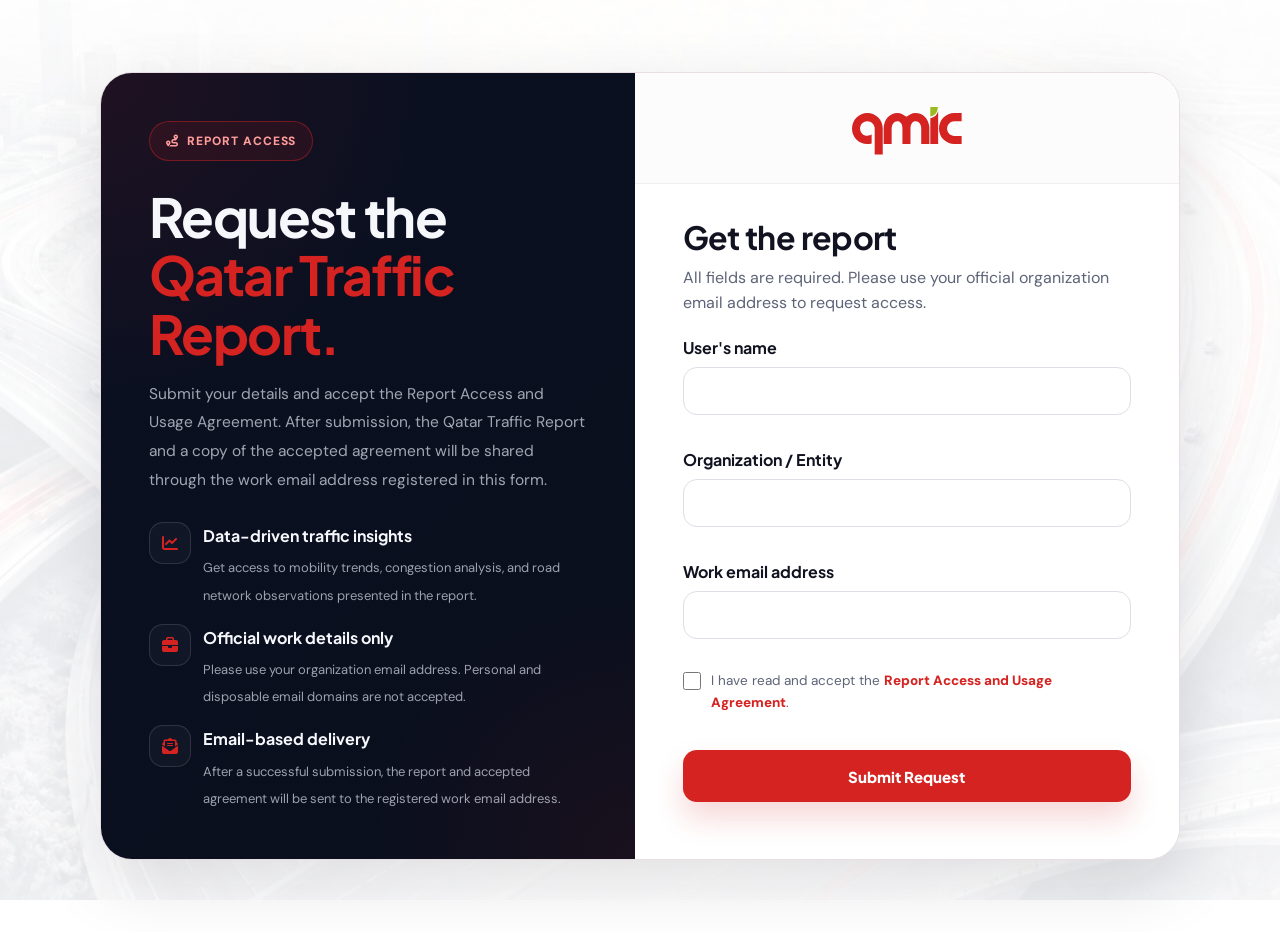
==== qtrrequest/index.html @ ad8b6542 "Add files via upload" ====
<!DOCTYPE html>
<html lang="en">
<head>
  <meta charset="UTF-8" />
  <meta name="viewport" content="width=device-width, initial-scale=1.0" />
  <title>Request Access — Qatar Traffic Report</title>
  <meta name="description" content="Request access to the Qatar Traffic Report." />
  <link rel="preconnect" href="https://fonts.googleapis.com" />
  <link rel="preconnect" href="https://fonts.gstatic.com" crossorigin />
  <link href="https://fonts.googleapis.com/css2?family=Plus+Jakarta+Sans:wght@400;500;600;700;800&family=DM+Sans:ital,opsz,wght@0,9..40,300;0,9..40,400;0,9..40,500&display=swap" rel="stylesheet" />
  <link rel="stylesheet" href="https://cdnjs.cloudflare.com/ajax/libs/font-awesome/6.5.2/css/all.min.css" />
  <link rel="stylesheet" href="assets/css/qtr-request.css" />
  <style>
    :root {
      --h: "Plus Jakarta Sans", sans-serif;
      --b: "DM Sans", sans-serif;
      --qtr-primary: #d42321;
      --qtr-primary-dark: #a81716;
      --qtr-primary-soft: #fff0ef;
      --qtr-text: #111320;
      --qtr-sub: #5d6477;
      --qtr-line: #e8dde2;
      --qtr-bg: #f7f7fa;
    }
    * { box-sizing: border-box; }
    body.request-page {
      margin: 0;
      background:
        linear-gradient(180deg, rgba(255,255,255,.55), rgba(255,255,255,.70)),
        url('assets/images/qtr-traffic-bg.png') center center / cover fixed no-repeat;
      color: var(--qtr-text);
      font-family: var(--b);
    }
    .request-shell { min-height: 100vh; margin-top: 0; padding: 72px 24px; display: flex; align-items: center; justify-content: center; }
    .request-card { width: min(1080px, 100%); display: grid; grid-template-columns: minmax(0, 1fr) minmax(380px, 1.02fr); gap: 0; background: #fff; border: 1px solid var(--qtr-line); border-radius: 32px; overflow: hidden; box-shadow: 0 24px 70px rgba(15,18,33,.12); }
    .request-info {
      padding: 48px;
      color: #fff;
      position: relative;
      overflow: hidden;
      background: linear-gradient(135deg, #0b1022 0%, #0a0f1d 100%);
    }
    .request-info::before { content: ''; position: absolute; inset: 0; background: radial-gradient(circle at top left, rgba(212,35,33,.10), transparent 34%), radial-gradient(circle at bottom right, rgba(212,35,33,.08), transparent 28%); pointer-events: none; }
    .request-info > * { position: relative; z-index: 1; }
    .request-pill { display: inline-flex; align-items: center; gap: 8px; padding: 9px 16px; border-radius: 999px; background: rgba(212,35,33,.10); color: #ff9d9c; border: 1px solid rgba(212,35,33,.45); font-size: 12px; font-weight: 800; text-transform: uppercase; letter-spacing: .08em; margin-bottom: 26px; }
    .request-info h1 { font-family: var(--h); font-size: clamp(34px, 4.2vw, 56px); line-height: 1.08; letter-spacing: -.03em; margin: 0 0 18px; max-width: 520px; color: #f5f7fb; }
    .request-info h1 span { color: var(--qtr-primary); display: inline; }
    .request-info p { color: rgba(213,218,230,.74); line-height: 1.85; margin: 0 0 24px; max-width: 520px; font-size: 15.5px; }
    .request-benefits { display: grid; gap: 16px; margin-top: 28px; max-width: 560px; }
    .request-benefits div { display: grid; grid-template-columns: 42px 1fr; gap: 12px; align-items: start; }
    .request-benefits i { color: var(--qtr-primary); width: 42px; height: 42px; display: inline-flex; align-items: center; justify-content: center; border-radius: 14px; background: rgba(255,255,255,.03); border: 1px solid rgba(255,255,255,.12); }
    .request-benefits strong { display: block; color: #f5f7fb; font-family: var(--h); margin-bottom: 4px; }
    .request-benefits small { color: rgba(213,218,230,.72); line-height: 1.6; font-size: 13px; }
    .request-form-wrap { padding: 0; background: #fff; }
    .form-header { background: #FCFCFC; padding: 34px 48px 28px; text-align: center; border-bottom: 1px solid #f1eef0; }
    .form-logo { display: block; width: 110px; height: auto; margin: 0 auto; }
    .form-body { padding: 34px 48px 40px; }
    .request-form-wrap h2 { font-family: var(--h); font-size: 32px; line-height: 1.2; margin: 0 0 10px; color: var(--qtr-text); letter-spacing: -.02em; }
    .form-note { color: var(--qtr-sub); line-height: 1.55; margin-bottom: 18px; }
    .form-group { margin-bottom: 12px; }
    .form-group label { display: block; font-family: var(--h); font-weight: 700; color: var(--qtr-text); margin-bottom: 6px; }
    .form-group input { width: 100%; min-height: 48px; border: 1px solid #dddfe7; border-radius: 14px; padding: 0 16px; font: inherit; color: var(--qtr-text); background: #fff; outline: none; transition: border-color .18s, box-shadow .18s; }
    .form-group input:focus { border-color: var(--qtr-primary); box-shadow: 0 0 0 4px rgba(212,35,33,.10); }
    .terms-group { margin: 0 0 14px; }
    .terms-label { display: grid; grid-template-columns: 18px 1fr; gap: 10px; align-items: start; color: var(--qtr-sub); font-size: 13.5px; line-height: 1.6; }
    .terms-label input { width: 18px; height: 18px; margin-top: 2px; accent-color: var(--qtr-primary); }
    .terms-label a { color: var(--qtr-primary); font-weight: 800; text-decoration: none; }
    .terms-label a:hover { text-decoration: underline; }
    .field-error { color: #b42318; font-size: 13px; margin-top: 4px; min-height: 15px; }
    .global-error { display: none; padding: 12px 14px; border-radius: 14px; color: #7a1e16; background: #fff2f0; border: 1px solid #ffd2cc; margin-bottom: 18px; line-height: 1.55; }
    .global-error.show { display: block; }
    .btn { appearance: none; display: inline-flex; align-items: center; justify-content: center; gap: 8px; min-height: 52px; padding: 0 20px; border-radius: 14px; font-family: var(--h); font-size: 15px; font-weight: 800; text-decoration: none; transition: .2s ease; }
    .btn-primary { background: var(--qtr-primary); color: #fff; box-shadow: 0 16px 30px rgba(212,35,33,.18); }
    .btn-primary:hover { background: var(--qtr-primary-dark); color: #fff; }
    .btn-secondary { background: #fff; color: var(--qtr-primary); border: 1px solid rgba(212,35,33,.22); }
    .btn-secondary:hover { background: var(--qtr-primary-soft); color: var(--qtr-primary-dark); }
    .request-submit { width: 100%; border: 0; cursor: pointer; margin-top: 4px; }
    .request-submit:disabled { opacity: .7; cursor: not-allowed; }
    .privacy-line { font-size: 12.5px; color: #6b7188; line-height: 1.5; margin-top: 12px; }
    @media (max-width: 920px) {
      .request-shell { padding: 32px 16px; align-items: flex-start; }
      .request-card { display: block; max-width: 620px; }
      .request-info { display: none; }
      .form-header { padding: 28px 30px 24px; } .form-body { padding: 30px; }
    }
    @media (max-width: 560px) {
      .request-shell { padding: 24px 14px; }
      .form-header { padding: 24px 20px 20px; } .form-body { padding: 24px 20px; }
    }
  </style>
</head>
<body class="request-page">
<main class="request-shell">
  <section class="request-card">
    <div class="request-info">
      <div class="request-pill"><i class="fa-solid fa-route"></i> Report Access</div>
      <h1>Request the <span>Qatar Traffic Report.</span></h1>
      <p>Submit your details and accept the Report Access and Usage Agreement. After submission, the Qatar Traffic Report and a copy of the accepted agreement will be shared through the work email address registered in this form.</p>
      <div class="request-benefits">
        <div><i class="fa-solid fa-chart-line"></i><span><strong>Data-driven traffic insights</strong><small>Get access to mobility trends, congestion analysis, and road network observations presented in the report.</small></span></div>
        <div><i class="fa-solid fa-briefcase"></i><span><strong>Official work details only</strong><small>Please use your organization email address. Personal and disposable email domains are not accepted.</small></span></div>
        <div><i class="fa-solid fa-envelope-open-text"></i><span><strong>Email-based delivery</strong><small>After a successful submission, the report and accepted agreement will be sent to the registered work email address.</small></span></div>
      </div>
    </div>

    <div class="request-form-wrap">
      <div class="form-header">
        <img class="form-logo" src="assets/images/qmic-logo.svg" alt="QMIC logo" />
      </div>
      <div class="form-body">
        <h2>Get the report</h2>
        <p class="form-note">All fields are required. Please use your official organization email address to request access.</p>
        <div class="global-error" id="globalError"></div>
        <form id="requestForm" action="https://api.web3forms.com/submit" method="POST" novalidate>
        <input type="hidden" name="access_key" value="1b2ba46c-eeff-48ce-ac63-16761f4490c6" />
        <input type="hidden" name="subject" value="Qatar Traffic Report Request Submitted" />
        <input type="hidden" name="from_name" value="Qatar Traffic Report Website" />
        <input type="hidden" name="redirect" id="nextUrl" value="" />
        <input type="hidden" name="Client Submitted Information" value="Report request submitted by the client. The report and accepted agreement should be sent to the registered work email address." />

        <div class="form-group">
          <label for="name">User's name</label>
          <input id="name" name="User name" type="text" autocomplete="name" required />
          <div class="field-error" id="nameError"></div>
        </div>

        <div class="form-group">
          <label for="organization">Organization / Entity</label>
          <input id="organization" name="Organization / Entity" type="text" autocomplete="organization" required />
          <div class="field-error" id="organizationError"></div>
        </div>

        <div class="form-group">
          <label for="email">Work email address</label>
          <input id="email" name="Work email address" type="email" autocomplete="email" inputmode="email" required />
          <div class="field-error" id="emailError"></div>
        </div>

        <div class="terms-group">
          <label class="terms-label" for="terms">
            <input id="terms" name="Terms and conditions" type="checkbox" value="Accepted" required />
            <span>I have read and accept the <a href="terms-and-conditions.html" target="_blank" rel="noopener">Report Access and Usage Agreement</a>.</span>
          </label>
          <div class="field-error" id="termsError"></div>
        </div>

        <input type="hidden" name="Submitted date/time" id="submittedAt" value="" />

        <button class="btn btn-primary request-submit" type="submit">Submit Request</button>
        </form>
      </div>
    </div>
  </section>
</main>

<script>
const bannedDomains = new Set([
  "126.com",
  "139.com",
  "163.com",
  "1und1.de",
  "21cn.com",
  "aapt.net.au",
  "absamail.co.za",
  "airmail.cc",
  "alice.it",
  "aol.com",
  "arabianlinks.com",
  "arabs.com",
  "arcor.de",
  "au.com",
  "bbox.fr",
  "bell.net",
  "bigmir.net",
  "bigpond.com",
  "bk.ru",
  "blueyonder.co.uk",
  "bol.com.br",
  "bouyguestelecom.fr",
  "btinternet.com",
  "centrum.cz",
  "citromail.hu",
  "club-internet.fr",
  "cock.li",
  "cogeco.ca",
  "dataone.in",
  "daum.net",
  "discard.email",
  "dispostable.com",
  "docomo.ne.jp",
  "dodo.com.au",
  "eastlink.ca",
  "email.com",
  "email.cz",
  "email.it",
  "emirates.net.ae",
  "ezweb.ne.jp",
  "fakeinbox.com",
  "fastmail.com",
  "fastmail.fm",
  "fastweb.it",
  "filzmail.com",
  "foxmail.com",
  "free.fr",
  "freemail.hu",
  "freenet.de",
  "freeserve.co.uk",
  "fsnet.co.uk",
  "getnada.com",
  "globo.com",
  "gmail.com",
  "gmx.at",
  "gmx.com",
  "gmx.de",
  "gmx.net",
  "gmx.org",
  "gmx.us",
  "googlemail.com",
  "guerrillamail.com",
  "hanmail.net",
  "hotmail.ca",
  "hotmail.co.in",
  "hotmail.co.uk",
  "hotmail.com",
  "hotmail.com.ar",
  "hotmail.com.au",
  "hotmail.com.mx",
  "hotmail.de",
  "hotmail.es",
  "hotmail.fr",
  "hotmail.it",
  "hushmail.com",
  "i.softbank.jp",
  "i.ua",
  "icloud.com",
  "ig.com.br",
  "iinet.net.au",
  "in.com",
  "inbox.com",
  "inbox.ru",
  "indiatimes.com",
  "infinito.it",
  "interia.pl",
  "internode.on.net",
  "inwind.it",
  "iol.it",
  "jazztel.es",
  "kakao.com",
  "korea.com",
  "lantic.net",
  "laposte.net",
  "libero.it",
  "lineone.net",
  "list.ru",
  "live.co.uk",
  "live.com",
  "live.com.mx",
  "live.de",
  "live.fr",
  "live.it",
  "mac.com",
  "mail.com",
  "mail.ru",
  "mailbox.org",
  "maildrop.cc",
  "mailexpire.com",
  "mailfence.com",
  "mailinator.com",
  "mailnull.com",
  "maktoob.com",
  "me.com",
  "meta.ua",
  "msn.com",
  "mweb.co.za",
  "mytrashmail.com",
  "nate.com",
  "naver.com",
  "neuf.fr",
  "ntlworld.com",
  "numericable.fr",
  "o2.pl",
  "o2online.de",
  "onet.pl",
  "online.de",
  "onliner.by",
  "ono.com",
  "optusnet.com.au",
  "orange.es",
  "orange.fr",
  "orange.net",
  "outlook.com",
  "outlook.de",
  "outlook.fr",
  "pm.me",
  "polka.co.za",
  "post.cz",
  "poste.it",
  "posteo.de",
  "proton.me",
  "protonmail.ch",
  "protonmail.com",
  "qq.com",
  "r7.com",
  "rambler.ru",
  "rediffmail.com",
  "rocketmail.com",
  "rogers.com",
  "runbox.com",
  "seznam.cz",
  "sfr.fr",
  "sharklasers.com",
  "shaw.ca",
  "sify.com",
  "sina.cn",
  "sina.com",
  "sky.com",
  "softbank.ne.jp",
  "sohu.com",
  "spam.la",
  "spam4.me",
  "spamfree24.org",
  "spamgourmet.com",
  "spamhereplease.com",
  "startmail.com",
  "supanet.com",
  "supereva.it",
  "sympatico.ca",
  "t-online.de",
  "talktalk.net",
  "telefonica.net",
  "telkomsa.net",
  "telus.net",
  "tempmail.com",
  "terra.com.br",
  "terra.es",
  "throwam.com",
  "tin.it",
  "tiscali.co.uk",
  "tiscali.it",
  "tlen.pl",
  "tom.com",
  "tpg.com.au",
  "trashmail.at",
  "trashmail.com",
  "trashmail.io",
  "tut.by",
  "tuta.io",
  "tutamail.com",
  "tutanota.com",
  "tutanota.de",
  "ukr.net",
  "uol.com.br",
  "videotron.ca",
  "vip.163.com",
  "vip.qq.com",
  "vip.sina.com",
  "virgilio.it",
  "virgin.net",
  "virginmedia.com",
  "vodafone.de",
  "vodamail.co.za",
  "vsnl.net",
  "wanadoo.co.uk",
  "wanadoo.fr",
  "web.de",
  "webmail.co.za",
  "westnet.com.au",
  "wp.pl",
  "ya.com",
  "yahoo.ca",
  "yahoo.co.in",
  "yahoo.co.jp",
  "yahoo.co.uk",
  "yahoo.co.za",
  "yahoo.com",
  "yahoo.com.ar",
  "yahoo.com.au",
  "yahoo.com.co",
  "yahoo.com.eg",
  "yahoo.com.hk",
  "yahoo.com.mx",
  "yahoo.com.my",
  "yahoo.com.ph",
  "yahoo.com.sg",
  "yahoo.com.tw",
  "yahoo.com.vn",
  "yahoo.de",
  "yahoo.es",
  "yahoo.fr",
  "yahoo.it",
  "yandex.by",
  "yandex.com",
  "yandex.kz",
  "yandex.ru",
  "yandex.ua",
  "yeah.net",
  "ymail.com",
  "yopmail.com",
  "zoho.com"
]);
const form = document.getElementById('requestForm');
const fields = {
  name: document.getElementById('name'),
  organization: document.getElementById('organization'),
  email: document.getElementById('email'),
  terms: document.getElementById('terms')
};
const errors = {
  name: document.getElementById('nameError'),
  organization: document.getElementById('organizationError'),
  email: document.getElementById('emailError'),
  terms: document.getElementById('termsError')
};
const globalError = document.getElementById('globalError');
const emailRegex = /^[^\s@]+@[^\s@]+\.[^\s@]+$/;

function clearErrors() {
  globalError.classList.remove('show');
  globalError.textContent = '';
  Object.values(errors).forEach(el => el.textContent = '');
}

function getDomain(email) {
  return email.trim().toLowerCase().split('@').pop().replace(/\.$/, '');
}

function isBlockedDomain(domain) {
  if (!domain) return true;
  if (bannedDomains.has(domain)) return true;
  for (const blocked of bannedDomains) {
    if (domain.endsWith('.' + blocked)) return true;
  }
  return false;
}

function validateForm() {
  clearErrors();
  let valid = true;

  if (!fields.name.value.trim()) {
    errors.name.textContent = 'User name is required.';
    valid = false;
  }

  if (!fields.organization.value.trim()) {
    errors.organization.textContent = 'Organization / Entity is required.';
    valid = false;
  }

  const email = fields.email.value.trim();
  const domain = getDomain(email);
  if (!email) {
    errors.email.textContent = 'Work email address is required.';
    valid = false;
  } else if (!emailRegex.test(email)) {
    errors.email.textContent = 'Please enter a valid email address.';
    valid = false;
  } else if (isBlockedDomain(domain)) {
    errors.email.textContent = 'Please use an official work email address. Personal, ISP, and disposable email domains are not accepted.';
    valid = false;
  }

  if (!fields.terms.checked) {
    errors.terms.textContent = 'Please accept the terms and conditions to submit the request.';
    valid = false;
  }

  if (!valid) {
    globalError.textContent = 'Please complete all required fields, use a valid work email address, and accept the terms and conditions.';
    globalError.classList.add('show');
  }

  return valid;
}

form.addEventListener('submit', async function(e) {
  e.preventDefault();

  if (!validateForm()) {
    return;
  }

  const submitBtn = form.querySelector('button[type="submit"]');
  const originalText = submitBtn.textContent;

  const now = new Date();
  document.getElementById('submittedAt').value = now.toLocaleString();
  document.getElementById('nextUrl').value = new URL('thank-you.html', window.location.href).href;

  const formData = new FormData(form);
  formData.set('access_key', '1b2ba46c-eeff-48ce-ac63-16761f4490c6');

  submitBtn.textContent = 'Sending...';
  submitBtn.disabled = true;

  try {
    const response = await fetch('https://api.web3forms.com/submit', {
      method: 'POST',
      body: formData
    });

    const data = await response.json();

    if (response.ok && data.success) {
      window.location.href = 'thank-you.html';
    } else {
      globalError.textContent = data.message || 'Submission failed. Please try again.';
      globalError.classList.add('show');
    }
  } catch (error) {
    globalError.textContent = 'Something went wrong. Please check your connection and try again.';
    globalError.classList.add('show');
  } finally {
    submitBtn.textContent = originalText;
    submitBtn.disabled = false;
  }
});
</script>
</body>
</html>
---- qtrrequest/assets/css/qtr-request.css ----
:root {
  --green: #64b82e;
  --green-dark: #2f7d32;
  --green-soft: rgba(100, 184, 46, .12);
  --green-border: rgba(100, 184, 46, .28);
  --red: #D42321;
  --red-hover: #b81e1c;
  --red-soft: rgba(212, 35, 33, .09);
  --red-border: rgba(212, 35, 33, .22);
  --l-bg: #ffffff;
  --l-alt: #f7f8fc;
  --l-card: #ffffff;
  --l-border: #e8eaf0;
  --l-text: #0f1221;
  --l-sub: #4a5068;
  --l-muted: #8b90a7;
  --d-bg: #10131d;
  --d-alt: #151922;
  --d-card: #1d2230;
  --d-border: rgba(255, 255, 255, .09);
  --d-text: #f0f1f7;
  --d-sub: rgba(240, 241, 247, .68);
  --d-muted: rgba(240, 241, 247, .42);
  --h: 'Plus Jakarta Sans', sans-serif;
  --b: 'DM Sans', sans-serif;
  --r-md: 14px;
  --r-lg: 22px;
  --r-xl: 32px;
  --shadow-sm: 0 1px 3px rgba(15, 18, 33, .06), 0 1px 2px rgba(15, 18, 33, .04);
  --shadow-md: 0 8px 24px rgba(15, 18, 33, .08);
  --shadow-lg: 0 24px 70px rgba(15, 18, 33, .14);
}

*, *::before, *::after { box-sizing: border-box; margin: 0; padding: 0; }
html { scroll-behavior: smooth; overflow-x: hidden; }
body { font-family: var(--b); font-size: 16px; line-height: 1.7; color: var(--l-text); background: var(--l-bg); -webkit-font-smoothing: antialiased; overflow-x: hidden; }
img { max-width: 100%; display: block; }
a { color: inherit; }

.site-nav, nav { position: fixed; inset: 0 0 auto; z-index: 200; height: 70px; background: rgba(255, 255, 255, .92); border-bottom: 1px solid var(--l-border); backdrop-filter: blur(16px); }
.nav-inner { max-width: 1180px; margin: 0 auto; height: 100%; padding: 0 40px; display: flex; align-items: center; justify-content: space-between; position: relative; }
.nav-brand { display: flex; align-items: center; text-decoration: none; }
.nav-logo-svg { height: 36px; width: auto; }
.nav-links { position: absolute; left: 50%; transform: translateX(-50%); display: flex; gap: 26px; list-style: none; align-items: center; }
.nav-links a { font-size: 14px; font-weight: 500; color: var(--l-sub); text-decoration: none; transition: color .18s; }
.nav-links a:hover { color: var(--green-dark); }
.nav-links-right { display: flex; align-items: center; gap: 14px; margin-left: auto; }
.nav-cta { font-family: var(--h); font-size: 13.5px; font-weight: 700; color: #fff; background: var(--green-dark); padding: 9px 20px; border-radius: 50px; text-decoration: none; box-shadow: 0 8px 22px rgba(47, 125, 50, .24); transition: transform .18s, background .18s; }
.nav-cta:hover { background: #256727; transform: translateY(-1px); }
.nav-hamburger { display: none; background: none; border: none; padding: 4px; cursor: pointer; }
.nav-hamburger img { width: 24px; height: 24px; }
.nav-hamburger .icon-close { display: none; }
.nav-hamburger.open .icon-menu { display: none; }
.nav-hamburger.open .icon-close { display: block; }
.nav-drawer { display: none; position: fixed; top: 70px; left: 0; right: 0; z-index: 199; background: rgba(255, 255, 255, .98); border-bottom: 1px solid var(--l-border); backdrop-filter: blur(16px); padding: 18px 24px 26px; flex-direction: column; }
.nav-drawer.open { display: flex; }
.nav-drawer a { text-decoration: none; color: var(--l-sub); padding: 14px 0; border-bottom: 1px solid var(--l-border); font-weight: 500; }
.nav-drawer a:last-child { border-bottom: 0; }

.hero { margin-top: 70px; background: var(--l-bg); padding: 86px 0 0; overflow: hidden; position: relative; }
.hero-bg-img { position: absolute; inset: 0; background: radial-gradient(circle at 20% 20%, rgba(100, 184, 46, .12), transparent 28%), radial-gradient(circle at 80% 40%, rgba(212, 35, 33, .08), transparent 25%); pointer-events: none; z-index: 0; }
.hero-inner, .inner { max-width: 1180px; margin: 0 auto; padding: 0 40px; position: relative; z-index: 2; }
.hero-grid { display: grid; grid-template-columns: .95fr 1.05fr; align-items: center; gap: 48px; }
.hero-pill, .sec-pill { display: inline-flex; align-items: center; gap: 8px; font-family: var(--b); font-size: 12.5px; font-weight: 700; letter-spacing: .04em; text-transform: uppercase; padding: 6px 16px; border-radius: 50px; margin-bottom: 22px; }
.hero-pill { background: var(--green-soft); border: 1px solid var(--green-border); color: var(--green-dark); }
.hero-pill-dot { width: 6px; height: 6px; background: var(--green); border-radius: 50%; }
.hero-h1 { font-family: var(--h); font-weight: 800; font-size: clamp(42px, 5.4vw, 74px); line-height: 1.06; letter-spacing: -.035em; color: var(--l-text); margin-bottom: 24px; }
.hero-h1 span, .sec-h span { color: var(--green-dark); }
.hero-desc { font-size: 18px; font-weight: 300; color: var(--l-sub); max-width: 600px; margin-bottom: 34px; line-height: 1.85; }
.hero-actions { display: flex; gap: 14px; flex-wrap: wrap; }
.btn { display: inline-flex; align-items: center; justify-content: center; min-height: 46px; padding: 0 24px; border-radius: 50px; font-family: var(--h); font-weight: 700; font-size: 14px; text-decoration: none; transition: transform .18s, box-shadow .18s, background .18s; }
.btn:hover { transform: translateY(-1px); }
.btn-primary { color: #fff; background: var(--green-dark); box-shadow: 0 10px 28px rgba(47, 125, 50, .25); }
.btn-secondary { color: var(--l-text); background: #fff; border: 1px solid var(--l-border); box-shadow: var(--shadow-sm); }
.hero-visual img, .split-image img { border-radius: var(--r-xl); box-shadow: var(--shadow-lg); border: 1px solid rgba(255, 255, 255, .4); }
.hero-wave { width: 100%; height: 100px; display: block; margin-bottom: -1px; position: relative; z-index: 2; }

.sec { padding: 96px 0; }
.sec-l { background: var(--l-bg); }
.sec-la { background: var(--l-alt); }
.sec-d { background: var(--d-bg); }
.sec-pill-l { background: var(--green-soft); color: var(--green-dark); border: 1px solid var(--green-border); }
.sec-pill-d { background: rgba(100, 184, 46, .16); color: #b9f28c; border: 1px solid rgba(100, 184, 46, .28); }
.sec-h { font-family: var(--h); font-weight: 800; font-size: clamp(32px, 4vw, 52px); line-height: 1.14; letter-spacing: -.025em; margin-bottom: 16px; }
.sec-h-l { color: var(--l-text); }
.sec-h-d { color: var(--d-text); }
.sec-p { font-size: 17px; font-weight: 300; line-height: 1.85; max-width: 680px; margin-bottom: 50px; }
.sec-p-l { color: var(--l-sub); }
.sec-p-d { color: var(--d-sub); }

.strategy-grid, .robot-grid, .value-grid { display: grid; grid-template-columns: repeat(3, 1fr); gap: 22px; }
.strategy-card, .robot-card, .value-card { background: var(--l-card); border: 1px solid var(--l-border); border-radius: var(--r-lg); padding: 30px; box-shadow: var(--shadow-sm); transition: transform .24s, box-shadow .24s, border-color .24s; }
.strategy-card:hover, .robot-card:hover, .value-card:hover { transform: translateY(-5px); box-shadow: var(--shadow-md); border-color: var(--green-border); }
.step-label, .phase { display: inline-flex; padding: 5px 12px; border-radius: 50px; background: var(--green-soft); color: var(--green-dark); font-size: 12px; font-weight: 800; text-transform: uppercase; margin-bottom: 16px; }
.strategy-card h3, .robot-card h3, .value-card h3, .layer-card h3, .roadmap-step h3 { font-family: var(--h); font-size: 19px; line-height: 1.35; margin-bottom: 12px; color: var(--l-text); }
.strategy-card p, .robot-card p, .value-card p, .layer-card p, .roadmap-step p { color: var(--l-sub); font-size: 14.5px; line-height: 1.75; }
.takeaway, .decision-box { margin-top: 28px; padding: 22px 26px; border-radius: var(--r-lg); background: #fff; border: 1px solid var(--green-border); box-shadow: var(--shadow-sm); color: var(--l-sub); }
.takeaway strong, .decision-box strong { color: var(--l-text); }

.split-grid { display: grid; grid-template-columns: 1fr 1fr; align-items: center; gap: 56px; }
.feature-list { display: grid; gap: 16px; }
.feature-list div { display: grid; grid-template-columns: 42px 1fr; gap: 2px 14px; align-items: start; padding: 18px 20px; background: var(--l-alt); border: 1px solid var(--l-border); border-radius: var(--r-md); }
.feature-list span { grid-row: span 2; font-size: 24px; }
.feature-list strong { font-family: var(--h); font-size: 16px; color: var(--l-text); }
.feature-list small { color: var(--l-sub); font-size: 13.5px; line-height: 1.55; }

.layer-map { display: grid; grid-template-columns: 1fr auto 1fr; gap: 22px; align-items: stretch; }
.layer-card { background: var(--d-card); border: 1px solid var(--d-border); border-radius: var(--r-xl); padding: 36px; }
.layer-card h3 { color: var(--d-text); }
.layer-card p { color: var(--d-sub); }
.layer-icon { width: 58px; height: 58px; display: flex; align-items: center; justify-content: center; border-radius: 18px; background: rgba(100, 184, 46, .13); margin-bottom: 18px; font-size: 28px; }
.layer-connector { width: 44px; position: relative; }
.layer-connector::before { content: ''; position: absolute; top: 50%; left: 0; right: 0; height: 2px; background: linear-gradient(90deg, var(--green), rgba(100, 184, 46, .15)); }
.dark-takeaway { margin-top: 24px; padding: 20px 24px; border-radius: var(--r-lg); color: var(--d-sub); background: rgba(255, 255, 255, .05); border: 1px solid var(--d-border); }

.mini-grid, .metric-grid { display: grid; grid-template-columns: 1fr 1fr; gap: 14px; }
.mini-grid div, .metric-grid div { background: #fff; border: 1px solid var(--l-border); border-radius: var(--r-md); padding: 20px; box-shadow: var(--shadow-sm); }
.mini-grid strong, .metric-grid strong { display: block; font-family: var(--h); color: var(--l-text); margin-bottom: 8px; }
.mini-grid small, .metric-grid small { color: var(--l-sub); line-height: 1.55; }

.robot-grid { grid-template-columns: repeat(4, 1fr); }
.robot-icon, .value-card span { width: 52px; height: 52px; display: flex; align-items: center; justify-content: center; background: var(--green-soft); border-radius: 16px; font-size: 25px; margin-bottom: 18px; }

.water-flow { display: grid; grid-template-columns: repeat(4, 1fr); gap: 12px; margin-bottom: 22px; }
.water-flow div { background: rgba(255, 255, 255, .06); border: 1px solid var(--d-border); border-radius: var(--r-md); padding: 18px; }
.water-flow span { display: inline-flex; width: 30px; height: 30px; align-items: center; justify-content: center; background: var(--green); color: #fff; border-radius: 50%; font-weight: 800; margin-bottom: 12px; }
.water-flow strong { display: block; color: var(--d-text); font-family: var(--h); margin-bottom: 4px; }
.water-flow small { color: var(--d-sub); }

.value-grid { grid-template-columns: repeat(4, 1fr); }
.roadmap { display: grid; grid-template-columns: repeat(4, 1fr); gap: 18px; align-items: stretch; }
.roadmap-step { background: var(--d-card); border: 1px solid var(--d-border); border-radius: var(--r-lg); padding: 26px; }
.roadmap-step h3 { color: var(--d-text); }
.roadmap-step small { display: block; color: #b9f28c; font-weight: 700; margin-bottom: 12px; }
.roadmap-step p { color: var(--d-sub); }
.decision-box { background: rgba(255, 255, 255, .06); border-color: rgba(100, 184, 46, .35); color: var(--d-sub); }
.decision-box strong { color: var(--d-text); }

footer { background: #0b0d13; color: #fff; padding: 36px 0; }
.foot-inner { max-width: 1180px; margin: 0 auto; padding: 0 40px; display: flex; align-items: center; justify-content: space-between; gap: 24px; }
.foot-logo-svg { height: 34px; }
.foot-links { display: flex; gap: 20px; list-style: none; flex-wrap: wrap; }
.foot-links a { text-decoration: none; color: rgba(255, 255, 255, .6); font-size: 13px; }
.foot-copy { color: rgba(255, 255, 255, .45); font-size: 13px; }

.reveal { opacity: 0; transform: translateY(24px); transition: opacity .65s ease, transform .65s ease; }
.reveal.visible { opacity: 1; transform: translateY(0); }
.reveal-d2 { transition-delay: .08s; }
.reveal-d3 { transition-delay: .16s; }
.reveal-d4 { transition-delay: .24s; }

@media (max-width: 1100px) {
  .nav-links { display: none; }
  .nav-cta { display: none; }
  .nav-hamburger { display: block; }
  .hero-grid, .split-grid { grid-template-columns: 1fr; }
  .hero-visual { order: -1; }
  .strategy-grid, .robot-grid, .value-grid, .roadmap { grid-template-columns: repeat(2, 1fr); }
  .layer-map { grid-template-columns: 1fr; }
  .layer-connector { width: 100%; height: 28px; }
  .layer-connector::before { top: 50%; }
}

@media (max-width: 720px) {
  .nav-inner, .hero-inner, .inner, .foot-inner { padding-left: 24px; padding-right: 24px; }
  .hero { padding-top: 56px; }
  .sec { padding: 72px 0; }
  .hero-h1 { font-size: 40px; }
  .hero-desc, .sec-p { font-size: 16px; }
  .strategy-grid, .robot-grid, .value-grid, .roadmap, .mini-grid, .metric-grid, .water-flow { grid-template-columns: 1fr; }
  .hero-actions { flex-direction: column; align-items: stretch; }
  .btn { width: 100%; }
  .foot-inner { align-items: flex-start; flex-direction: column; }
  .foot-links { gap: 12px 18px; }
}

/* Full-width hero message */
.hero-full { padding-top: 96px; }
.hero-full-inner { max-width: 1180px; }
.hero-copy-full { max-width: 1040px; }
.hero-full .hero-h1 { max-width: 980px; font-size: clamp(46px, 5.8vw, 82px); }
.hero-lead { font-family: var(--h); font-size: clamp(22px, 2.4vw, 32px); line-height: 1.45; letter-spacing: -.018em; color: var(--l-text); max-width: 1080px; margin: 0 0 22px; font-weight: 700; }
.hero-desc-full { max-width: 1040px; margin-bottom: 22px; }
.hero-usecase { max-width: 1040px; background: rgba(255,255,255,.72); border: 1px solid var(--green-border); border-left: 4px solid var(--green); border-radius: var(--r-md); padding: 18px 22px; color: var(--l-sub); line-height: 1.75; box-shadow: var(--shadow-sm); margin: 0 0 32px; }
.hero-usecase strong { color: var(--l-text); }

@media (max-width: 760px) {
  .hero-full { padding-top: 62px; }
  .hero-full .hero-h1 { font-size: 40px; }
  .hero-lead { font-size: 20px; }
  .hero-usecase { padding: 16px 18px; }
}


/* Robotics maturity examples */
.robotics-examples-section .sec-p { max-width: 760px; }
.maturity-grid { display: grid; grid-template-columns: repeat(3, 1fr); gap: 20px; align-items: stretch; }
.maturity-card { background: var(--d-card); border: 1px solid var(--d-border); border-radius: var(--r-xl); padding: 30px; min-height: 100%; display: flex; flex-direction: column; box-shadow: 0 8px 28px rgba(0,0,0,.12); transition: transform .24s, border-color .24s, background .24s; }
.maturity-card:hover { transform: translateY(-5px); border-color: rgba(100,184,46,.38); background: #24283a; }
.maturity-level { display: inline-flex; width: fit-content; padding: 6px 13px; border-radius: 999px; background: rgba(100,184,46,.14); color: #b9f28c; border: 1px solid rgba(100,184,46,.28); font-family: var(--h); font-size: 12px; font-weight: 800; text-transform: uppercase; letter-spacing: .08em; margin-bottom: 18px; }
.maturity-card h3 { color: var(--d-text); font-family: var(--h); font-size: 20px; line-height: 1.35; margin-bottom: 12px; }
.maturity-card p { color: var(--d-sub); font-size: 14.5px; line-height: 1.75; margin-bottom: 22px; }
.video-links { margin-top: auto; display: flex; flex-wrap: wrap; gap: 10px; }
.video-links a { display: inline-flex; align-items: center; justify-content: center; gap: 7px; padding: 9px 13px; border-radius: 999px; text-decoration: none; color: var(--d-text); background: rgba(255,255,255,.06); border: 1px solid var(--d-border); font-size: 13px; font-weight: 700; transition: background .18s, border-color .18s, color .18s; }
.video-links a::after { content: '↗'; font-size: 12px; opacity: .75; }
.video-links a:hover { background: rgba(100,184,46,.14); border-color: rgba(100,184,46,.38); color: #d8ffbb; }
.partner-signal { margin-top: 26px; display: grid; grid-template-columns: 1fr 1.1fr; gap: 26px; align-items: center; background: rgba(255,255,255,.055); border: 1px solid rgba(100,184,46,.25); border-radius: var(--r-xl); padding: 26px; box-shadow: 0 10px 34px rgba(0,0,0,.16); }
.partner-kicker { display: inline-flex; width: fit-content; padding: 5px 12px; border-radius: 999px; background: rgba(100,184,46,.15); color: #b9f28c; border: 1px solid rgba(100,184,46,.28); font-size: 12px; font-weight: 800; text-transform: uppercase; letter-spacing: .08em; margin-bottom: 14px; }
.partner-copy h3 { color: var(--d-text); font-family: var(--h); font-size: 24px; line-height: 1.3; margin-bottom: 12px; }
.partner-copy p { color: var(--d-sub); line-height: 1.8; font-size: 15px; }
.partner-copy strong { color: #fff; }
.partner-image img { width: 100%; display: block; border-radius: var(--r-lg); border: 1px solid rgba(255,255,255,.12); box-shadow: 0 12px 36px rgba(0,0,0,.22); }

@media (max-width: 1100px) {
  .maturity-grid { grid-template-columns: 1fr; }
  .partner-signal { grid-template-columns: 1fr; }
}

/* Video popup cards */
.video-maturity-grid .maturity-card { overflow: hidden; }
.video-card-grid { display: grid; gap: 12px; margin-top: auto; }
.video-card-grid.compact { grid-template-columns: 1fr; }
.video-card { position: relative; display: grid; width: 100%; padding: 0; border: 1px solid rgba(255,255,255,.12); border-radius: 16px; overflow: hidden; background: rgba(255,255,255,.05); color: var(--d-text); cursor: pointer; text-align: left; box-shadow: 0 8px 22px rgba(0,0,0,.14); transition: transform .2s ease, border-color .2s ease, background .2s ease; }
.video-card:hover { transform: translateY(-3px); border-color: rgba(100,184,46,.45); background: rgba(100,184,46,.08); }
.video-card img { width: 100%; aspect-ratio: 16 / 9; object-fit: cover; filter: saturate(1.08) contrast(1.02); }
.video-card strong { display: block; padding: 12px 14px 14px; color: var(--d-text); font-family: var(--h); font-size: 14px; line-height: 1.35; }
.play-badge { position: absolute; top: calc(50% - 22px); left: 50%; transform: translate(-50%, -50%); width: 48px; height: 48px; border-radius: 999px; display: flex; align-items: center; justify-content: center; color: #fff; background: rgba(100,184,46,.9); box-shadow: 0 10px 30px rgba(0,0,0,.35); font-size: 18px; padding-left: 3px; }
.video-card.featured .play-badge { width: 58px; height: 58px; font-size: 22px; }

.video-modal { position: fixed; inset: 0; z-index: 9999; display: none; align-items: center; justify-content: center; padding: 28px; }
.video-modal.open { display: flex; }
.video-modal-backdrop { position: absolute; inset: 0; background: rgba(5,7,12,.84); backdrop-filter: blur(8px); }
.video-modal-dialog { position: relative; width: min(1060px, 100%); background: #05070c; border: 1px solid rgba(255,255,255,.16); border-radius: 24px; box-shadow: 0 28px 90px rgba(0,0,0,.55); overflow: hidden; }
.video-modal-close { position: absolute; top: 12px; right: 12px; z-index: 2; width: 40px; height: 40px; border-radius: 999px; border: 1px solid rgba(255,255,255,.2); background: rgba(0,0,0,.55); color: #fff; cursor: pointer; font-size: 28px; line-height: 1; display: flex; align-items: center; justify-content: center; transition: background .18s ease, border-color .18s ease; }
.video-modal-close:hover { background: rgba(100,184,46,.85); border-color: rgba(100,184,46,.9); }
.video-frame-wrap { width: 100%; aspect-ratio: 16 / 9; background: #000; }
.video-frame-wrap iframe { width: 100%; height: 100%; border: 0; display: block; }
.video-modal-actions { position: absolute; left: 0; right: 0; bottom: 0; padding: 10px 14px; background: linear-gradient(180deg, rgba(5,7,12,0), rgba(5,7,12,.9)); text-align: center; }
.video-modal-actions a { display: inline-flex; align-items: center; justify-content: center; padding: 8px 13px; border-radius: 999px; background: rgba(255,255,255,.1); border: 1px solid rgba(255,255,255,.18); color: #fff; text-decoration: none; font-family: var(--h); font-size: 12px; font-weight: 700; }
.video-modal-actions a::after { content: '↗'; margin-left: 6px; opacity: .8; }
.video-local-fallback { height: 100%; display: flex; flex-direction: column; align-items: center; justify-content: center; gap: 14px; padding: 38px; text-align: center; background: radial-gradient(circle at 50% 40%, rgba(100,184,46,.16), rgba(5,7,12,1) 58%); color: #fff; }
.video-fallback-icon { width: 70px; height: 70px; border-radius: 999px; display: flex; align-items: center; justify-content: center; background: rgba(100,184,46,.18); border: 1px solid rgba(100,184,46,.45); color: #d8ffbb; font-size: 28px; }
.video-local-fallback h3 { font-family: var(--h); font-size: clamp(20px, 3vw, 30px); margin: 0; }
.video-local-fallback p { max-width: 560px; margin: 0; color: rgba(255,255,255,.68); line-height: 1.7; }
.video-open-youtube { display: inline-flex; align-items: center; justify-content: center; padding: 11px 18px; border-radius: 999px; background: var(--green); color: #071006; text-decoration: none; font-family: var(--h); font-weight: 800; }

body.video-modal-open { overflow: hidden; }

@media (max-width: 720px) {
  .video-modal { padding: 16px; }
  .video-modal-dialog { border-radius: 18px; }
  .video-modal-close { width: 36px; height: 36px; font-size: 24px; }
}

/* Embedded robotics maturity videos */
.level-scan-grid {
  display: grid;
  grid-template-columns: repeat(3, 1fr);
  gap: 16px;
  margin: 10px 0 34px;
}
.level-scan-card {
  background: rgba(255,255,255,.055);
  border: 1px solid rgba(255,255,255,.11);
  border-radius: var(--r-lg);
  padding: 22px 22px 20px;
  min-height: 150px;
}
.level-scan-card span {
  display: inline-flex;
  align-items: center;
  justify-content: center;
  width: 36px;
  height: 36px;
  border-radius: 50%;
  background: rgba(100,184,46,.16);
  border: 1px solid rgba(100,184,46,.35);
  color: #b9f28c;
  font-family: var(--h);
  font-size: 12px;
  font-weight: 800;
  margin-bottom: 14px;
}
.level-scan-card strong {
  display: block;
  color: var(--d-text);
  font-family: var(--h);
  font-size: 18px;
  margin-bottom: 8px;
}
.level-scan-card small {
  display: block;
  color: var(--d-sub);
  font-size: 13.5px;
  line-height: 1.7;
}
.robotics-level-block {
  margin-top: 24px;
  padding: 28px;
  border: 1px solid rgba(255,255,255,.1);
  border-radius: var(--r-xl);
  background: rgba(255,255,255,.04);
}
.level-header {
  max-width: 820px;
  margin-bottom: 20px;
}
.level-header h3 {
  color: var(--d-text);
  font-family: var(--h);
  font-size: clamp(24px, 3vw, 34px);
  line-height: 1.2;
  margin-bottom: 10px;
}
.level-header p {
  color: var(--d-sub);
  line-height: 1.8;
  font-size: 15.5px;
}
.embedded-video-grid {
  display: grid;
  gap: 18px;
}
.embedded-video-grid.two-cols {
  grid-template-columns: repeat(2, 1fr);
}
.embedded-video-grid.three-cols {
  grid-template-columns: repeat(3, 1fr);
}
.embedded-video-grid.one-col {
  grid-template-columns: minmax(0, 1fr);
}
.embedded-video-card {
  overflow: hidden;
  border-radius: var(--r-lg);
  border: 1px solid rgba(255,255,255,.12);
  background: rgba(10,12,20,.55);
  box-shadow: 0 12px 34px rgba(0,0,0,.2);
}
.ratio {
  position: relative;
  width: 100%;
}
.ratio::before {
  display: block;
  padding-top: 56.25%;
  content: "";
}
.ratio > iframe {
  position: absolute;
  inset: 0;
  width: 100%;
  height: 100%;
  border: 0;
}
.embedded-video-card h4 {
  color: var(--d-text);
  font-family: var(--h);
  font-size: 17px;
  margin: 16px 18px 7px;
}
.embedded-video-card p {
  color: var(--d-sub);
  font-size: 13.5px;
  line-height: 1.7;
  margin: 0 18px 18px;
}
.embedded-video-card p a {
  color: #b9f28c;
  text-decoration: none;
  font-weight: 700;
}
.video-reference-shot {
  display: block;
  width: calc(100% - 36px);
  margin: -4px 18px 18px;
  border-radius: 12px;
  border: 1px solid rgba(255,255,255,.13);
}
.embedded-video-card-featured {
  max-width: 860px;
}
@media (max-width: 980px) {
  .level-scan-grid,
  .embedded-video-grid.two-cols,
  .embedded-video-grid.three-cols {
    grid-template-columns: 1fr;
  }
}
@media (max-width: 640px) {
  .robotics-level-block {
    padding: 20px;
  }
  .level-scan-card {
    min-height: auto;
  }
}

/* Advanced video + partner connection layout */
.advanced-connected-card {
  display: grid;
  grid-template-columns: minmax(0, 2fr) minmax(280px, 1fr);
  gap: 18px;
  align-items: stretch;
}
.advanced-video-panel,
.partner-signal-inline {
  height: 100%;
}
.partner-signal-inline {
  position: relative;
  overflow: hidden;
  border-radius: var(--r-lg);
  border: 1px solid rgba(100,184,46,.26);
  background: linear-gradient(145deg, rgba(100,184,46,.09), rgba(10,12,20,.7));
  box-shadow: 0 12px 34px rgba(0,0,0,.2);
  padding: 18px;
}
.partner-signal-inline::before {
  content: '→';
  position: absolute;
  left: -16px;
  top: 45%;
  width: 34px;
  height: 34px;
  border-radius: 999px;
  display: flex;
  align-items: center;
  justify-content: center;
  background: var(--green);
  color: #061006;
  font-family: var(--h);
  font-weight: 900;
  box-shadow: 0 10px 24px rgba(0,0,0,.26);
}
.partner-signal-inline img {
  display: block;
  width: 100%;
  aspect-ratio: 16 / 9;
  object-fit: cover;
  border-radius: 14px;
  border: 1px solid rgba(255,255,255,.13);
  margin: 12px 0 16px;
}
.partner-signal-inline h4 {
  color: var(--d-text);
  font-family: var(--h);
  font-size: 18px;
  line-height: 1.35;
  margin: 0 0 10px;
}
.partner-signal-inline p {
  color: var(--d-sub);
  font-size: 13.5px;
  line-height: 1.75;
  margin: 0;
}
.partner-signal-inline p strong {
  color: #fff;
}
.video-partner-link {
  display: inline-flex;
  align-items: center;
  margin-top: 14px;
  padding: 8px 12px;
  border-radius: 999px;
  background: rgba(100,184,46,.13);
  border: 1px solid rgba(100,184,46,.28);
  color: #b9f28c;
  font-family: var(--h);
  font-size: 12px;
  font-weight: 800;
}
@media (max-width: 980px) {
  .advanced-connected-card {
    grid-template-columns: 1fr;
  }
  .partner-signal-inline::before {
    content: '↓';
    left: 22px;
    top: -16px;
  }
}

/* Layout refinements requested */
.split-grid-2-1 {
  grid-template-columns: minmax(0, 2fr) minmax(260px, 1fr);
  align-items: start;
}
.portrait-visual {
  align-self: stretch;
}
.portrait-visual img {
  width: 100%;
  aspect-ratio: 9 / 16;
  object-fit: cover;
  border-radius: var(--r-xl);
}
.awg-portrait-card,
.visibility-portrait-card {
  max-width: 360px;
  justify-self: end;
}
.ucc-foundation-grid {
  grid-template-columns: minmax(0, 2fr) minmax(280px, 1fr);
  align-items: start;
}
.ucc-screen-stack {
  display: grid;
  gap: 18px;
  max-width: 380px;
  justify-self: end;
}
.ucc-shot-card {
  background: #fff;
  border: 1px solid var(--l-border);
  border-radius: var(--r-lg);
  overflow: hidden;
  box-shadow: var(--shadow-md);
}
.ucc-shot-card img {
  width: 100%;
  border-bottom-left-radius: 0;
  border-bottom-right-radius: 0;
}
.ucc-shot-card figcaption {
  padding: 14px 16px 16px;
  color: var(--l-sub);
  font-size: 13.5px;
  line-height: 1.6;
  font-weight: 500;
}
.embedded-video-grid.medium-grid {
  grid-template-columns: repeat(2, minmax(0, 1fr));
}
@media (max-width: 1100px) {
  .split-grid-2-1,
  .ucc-foundation-grid {
    grid-template-columns: 1fr;
  }
  .awg-portrait-card,
  .visibility-portrait-card {
    max-width: 380px;
    justify-self: start;
  }
}
@media (max-width: 980px) {
  .embedded-video-grid.medium-grid {
    grid-template-columns: 1fr;
  }
}
@media (max-width: 720px) {
  .portrait-visual img {
    aspect-ratio: 9 / 16;
  }
}

/* Latest image/layout updates */
.ucc-monitor-visual img {
  width: 100%;
  aspect-ratio: 9 / 16;
  object-fit: cover;
  object-position: center;
}
.visibility-grid {
  grid-template-columns: minmax(0, 2fr) minmax(260px, 1fr);
  align-items: center;
}
.visibility-grid .split-copy {
  max-width: none;
}
.visibility-grid .visibility-portrait-card {
  max-width: 360px;
  justify-self: end;
}
@media (max-width: 1100px) {
  .visibility-grid {
    grid-template-columns: 1fr;
  }
  .visibility-grid .visibility-portrait-card {
    justify-self: start;
    max-width: 380px;
  }
}

/* Icon and use-case layout refinements */
.usecase-split-grid {
  grid-template-columns: minmax(280px, 1fr) minmax(0, 2fr);
  align-items: start;
}
.feature-list span,
.layer-icon,
.robot-icon,
.value-card span {
  color: var(--green);
}
.feature-list span {
  display: inline-flex;
  align-items: center;
  justify-content: center;
  width: 42px;
  height: 42px;
  border-radius: 12px;
  background: var(--green-soft);
  font-size: 18px;
}
.layer-icon,
.robot-icon,
.value-card span {
  font-size: 21px;
}
.layer-icon i,
.robot-icon i,
.value-card span i,
.feature-list span i {
  line-height: 1;
}
@media (max-width: 1100px) {
  .usecase-split-grid {
    grid-template-columns: 1fr;
  }
}


/* Shared content layout */
.ucc-foundation-grid-balanced {
  grid-template-columns: minmax(0, 2fr) minmax(280px, 1fr);
  align-items: stretch;
}
.ucc-foundation-grid-balanced .split-copy {
  height: 100%;
  display: flex;
  flex-direction: column;
}
.ucc-foundation-grid-balanced .feature-list {
  grid-template-columns: repeat(2, minmax(0, 1fr));
  flex: 1;
  align-content: stretch;
}
.ucc-foundation-grid-balanced .feature-list div {
  min-height: 150px;
  height: 100%;
  align-content: center;
}
.ucc-foundation-grid-balanced .ucc-screen-stack {
  max-width: 380px;
  justify-self: end;
  align-self: stretch;
}
.ucc-foundation-grid-balanced .ucc-shot-card {
  height: 100%;
}
.ucc-foundation-grid-balanced .ucc-shot-card img {
  height: calc(100% - 72px);
  object-fit: cover;
}
@media (max-width: 1100px) {
  .ucc-foundation-grid-balanced {
    grid-template-columns: 1fr;
  }
  .ucc-foundation-grid-balanced .feature-list {
    grid-template-columns: 1fr;
  }
  .ucc-foundation-grid-balanced .ucc-screen-stack {
    max-width: none;
    justify-self: stretch;
  }
}

/* Menu cleanup: shorter labels, no wrapping */
.nav-links {
  gap: 22px;
  white-space: nowrap;
}
.nav-links a {
  font-size: 13.5px;
  line-height: 1;
  white-space: nowrap;
}
@media (max-width: 1180px) {
  .nav-links {
    gap: 18px;
  }
  .nav-links a {
    font-size: 13px;
  }
}

/* Menu font size update */
.nav-links a {
  font-size: 15px !important;
}
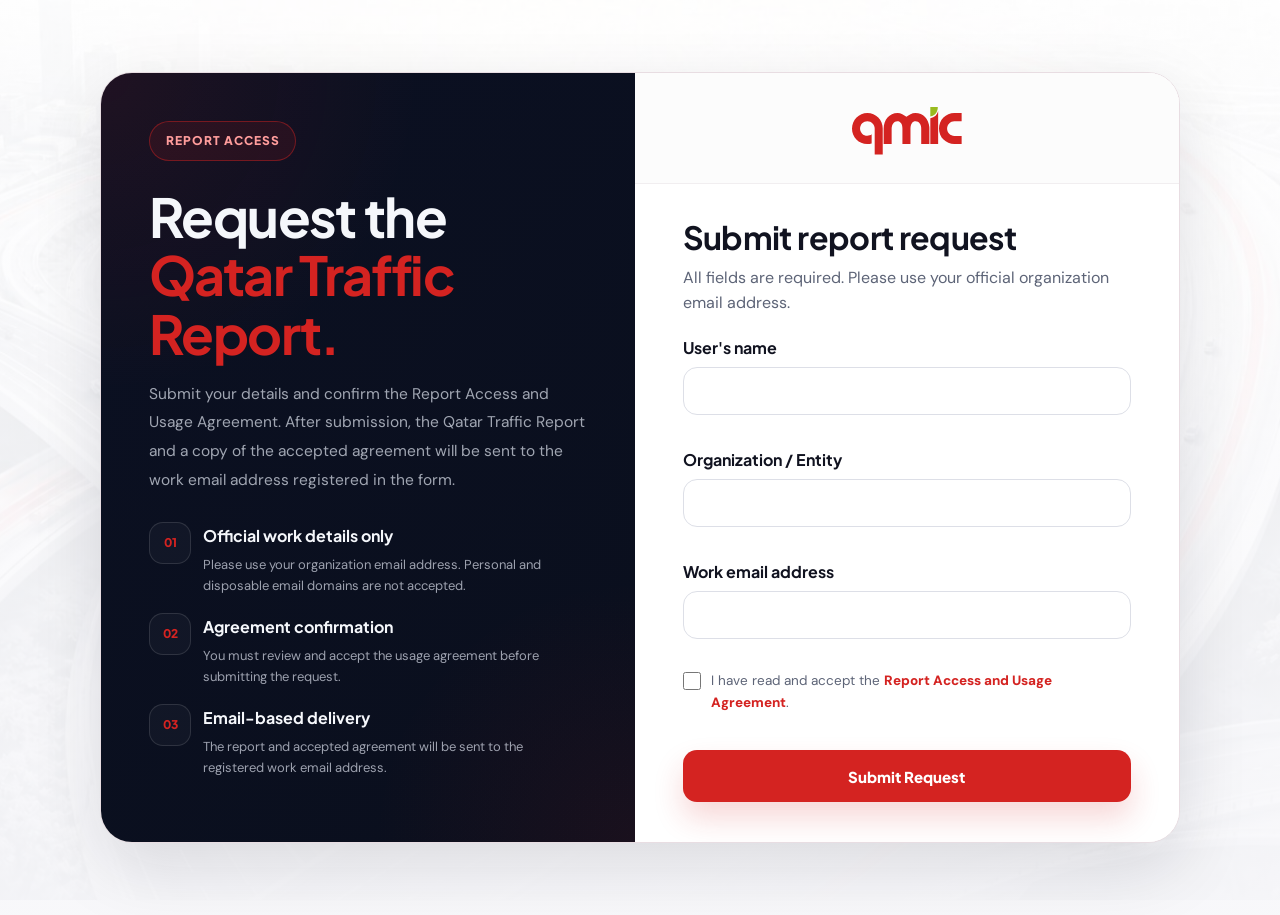
==== commit e69e7842: "Add files via upload" ====
--- a/qtrrequest/index.html
+++ b/qtrrequest/index.html
@@ -7,514 +7,71 @@
   <meta name="description" content="Request access to the Qatar Traffic Report." />
   <link rel="preconnect" href="https://fonts.googleapis.com" />
   <link rel="preconnect" href="https://fonts.gstatic.com" crossorigin />
-  <link href="https://fonts.googleapis.com/css2?family=Plus+Jakarta+Sans:wght@400;500;600;700;800&family=DM+Sans:ital,opsz,wght@0,9..40,300;0,9..40,400;0,9..40,500&display=swap" rel="stylesheet" />
-  <link rel="stylesheet" href="https://cdnjs.cloudflare.com/ajax/libs/font-awesome/6.5.2/css/all.min.css" />
-  <link rel="stylesheet" href="assets/css/qtr-request.css" />
-  <style>
-    :root {
-      --h: "Plus Jakarta Sans", sans-serif;
-      --b: "DM Sans", sans-serif;
-      --qtr-primary: #d42321;
-      --qtr-primary-dark: #a81716;
-      --qtr-primary-soft: #fff0ef;
-      --qtr-text: #111320;
-      --qtr-sub: #5d6477;
-      --qtr-line: #e8dde2;
-      --qtr-bg: #f7f7fa;
-    }
-    * { box-sizing: border-box; }
-    body.request-page {
-      margin: 0;
-      background:
-        linear-gradient(180deg, rgba(255,255,255,.55), rgba(255,255,255,.70)),
-        url('assets/images/qtr-traffic-bg.png') center center / cover fixed no-repeat;
-      color: var(--qtr-text);
-      font-family: var(--b);
-    }
-    .request-shell { min-height: 100vh; margin-top: 0; padding: 72px 24px; display: flex; align-items: center; justify-content: center; }
-    .request-card { width: min(1080px, 100%); display: grid; grid-template-columns: minmax(0, 1fr) minmax(380px, 1.02fr); gap: 0; background: #fff; border: 1px solid var(--qtr-line); border-radius: 32px; overflow: hidden; box-shadow: 0 24px 70px rgba(15,18,33,.12); }
-    .request-info {
-      padding: 48px;
-      color: #fff;
-      position: relative;
-      overflow: hidden;
-      background: linear-gradient(135deg, #0b1022 0%, #0a0f1d 100%);
-    }
-    .request-info::before { content: ''; position: absolute; inset: 0; background: radial-gradient(circle at top left, rgba(212,35,33,.10), transparent 34%), radial-gradient(circle at bottom right, rgba(212,35,33,.08), transparent 28%); pointer-events: none; }
-    .request-info > * { position: relative; z-index: 1; }
-    .request-pill { display: inline-flex; align-items: center; gap: 8px; padding: 9px 16px; border-radius: 999px; background: rgba(212,35,33,.10); color: #ff9d9c; border: 1px solid rgba(212,35,33,.45); font-size: 12px; font-weight: 800; text-transform: uppercase; letter-spacing: .08em; margin-bottom: 26px; }
-    .request-info h1 { font-family: var(--h); font-size: clamp(34px, 4.2vw, 56px); line-height: 1.08; letter-spacing: -.03em; margin: 0 0 18px; max-width: 520px; color: #f5f7fb; }
-    .request-info h1 span { color: var(--qtr-primary); display: inline; }
-    .request-info p { color: rgba(213,218,230,.74); line-height: 1.85; margin: 0 0 24px; max-width: 520px; font-size: 15.5px; }
-    .request-benefits { display: grid; gap: 16px; margin-top: 28px; max-width: 560px; }
-    .request-benefits div { display: grid; grid-template-columns: 42px 1fr; gap: 12px; align-items: start; }
-    .request-benefits i { color: var(--qtr-primary); width: 42px; height: 42px; display: inline-flex; align-items: center; justify-content: center; border-radius: 14px; background: rgba(255,255,255,.03); border: 1px solid rgba(255,255,255,.12); }
-    .request-benefits strong { display: block; color: #f5f7fb; font-family: var(--h); margin-bottom: 4px; }
-    .request-benefits small { color: rgba(213,218,230,.72); line-height: 1.6; font-size: 13px; }
-    .request-form-wrap { padding: 0; background: #fff; }
-    .form-header { background: #FCFCFC; padding: 34px 48px 28px; text-align: center; border-bottom: 1px solid #f1eef0; }
-    .form-logo { display: block; width: 110px; height: auto; margin: 0 auto; }
-    .form-body { padding: 34px 48px 40px; }
-    .request-form-wrap h2 { font-family: var(--h); font-size: 32px; line-height: 1.2; margin: 0 0 10px; color: var(--qtr-text); letter-spacing: -.02em; }
-    .form-note { color: var(--qtr-sub); line-height: 1.55; margin-bottom: 18px; }
-    .form-group { margin-bottom: 12px; }
-    .form-group label { display: block; font-family: var(--h); font-weight: 700; color: var(--qtr-text); margin-bottom: 6px; }
-    .form-group input { width: 100%; min-height: 48px; border: 1px solid #dddfe7; border-radius: 14px; padding: 0 16px; font: inherit; color: var(--qtr-text); background: #fff; outline: none; transition: border-color .18s, box-shadow .18s; }
-    .form-group input:focus { border-color: var(--qtr-primary); box-shadow: 0 0 0 4px rgba(212,35,33,.10); }
-    .terms-group { margin: 0 0 14px; }
-    .terms-label { display: grid; grid-template-columns: 18px 1fr; gap: 10px; align-items: start; color: var(--qtr-sub); font-size: 13.5px; line-height: 1.6; }
-    .terms-label input { width: 18px; height: 18px; margin-top: 2px; accent-color: var(--qtr-primary); }
-    .terms-label a { color: var(--qtr-primary); font-weight: 800; text-decoration: none; }
-    .terms-label a:hover { text-decoration: underline; }
-    .field-error { color: #b42318; font-size: 13px; margin-top: 4px; min-height: 15px; }
-    .global-error { display: none; padding: 12px 14px; border-radius: 14px; color: #7a1e16; background: #fff2f0; border: 1px solid #ffd2cc; margin-bottom: 18px; line-height: 1.55; }
-    .global-error.show { display: block; }
-    .btn { appearance: none; display: inline-flex; align-items: center; justify-content: center; gap: 8px; min-height: 52px; padding: 0 20px; border-radius: 14px; font-family: var(--h); font-size: 15px; font-weight: 800; text-decoration: none; transition: .2s ease; }
-    .btn-primary { background: var(--qtr-primary); color: #fff; box-shadow: 0 16px 30px rgba(212,35,33,.18); }
-    .btn-primary:hover { background: var(--qtr-primary-dark); color: #fff; }
-    .btn-secondary { background: #fff; color: var(--qtr-primary); border: 1px solid rgba(212,35,33,.22); }
-    .btn-secondary:hover { background: var(--qtr-primary-soft); color: var(--qtr-primary-dark); }
-    .request-submit { width: 100%; border: 0; cursor: pointer; margin-top: 4px; }
-    .request-submit:disabled { opacity: .7; cursor: not-allowed; }
-    .privacy-line { font-size: 12.5px; color: #6b7188; line-height: 1.5; margin-top: 12px; }
-    @media (max-width: 920px) {
-      .request-shell { padding: 32px 16px; align-items: flex-start; }
-      .request-card { display: block; max-width: 620px; }
-      .request-info { display: none; }
-      .form-header { padding: 28px 30px 24px; } .form-body { padding: 30px; }
-    }
-    @media (max-width: 560px) {
-      .request-shell { padding: 24px 14px; }
-      .form-header { padding: 24px 20px 20px; } .form-body { padding: 24px 20px; }
-    }
-  </style>
+  <link href="https://fonts.googleapis.com/css2?family=Plus+Jakarta+Sans:wght@400;500;600;700;800&family=DM+Sans:ital,opsz,wght@0,9..40,300;0,9..40,400;0,9..40,500;1,9..40,300;1,9..40,400&family=Noto+Kufi+Arabic:wght@300;400;500;600;700;800&display=swap" rel="stylesheet" />
+  <link rel="stylesheet" href="../assets/css/qatar-traffic-report.css" />
 </head>
-<body class="request-page">
-<main class="request-shell">
-  <section class="request-card">
-    <div class="request-info">
-      <div class="request-pill"><i class="fa-solid fa-route"></i> Report Access</div>
-      <h1>Request the <span>Qatar Traffic Report.</span></h1>
-      <p>Submit your details and accept the Report Access and Usage Agreement. After submission, the Qatar Traffic Report and a copy of the accepted agreement will be shared through the work email address registered in this form.</p>
-      <div class="request-benefits">
-        <div><i class="fa-solid fa-chart-line"></i><span><strong>Data-driven traffic insights</strong><small>Get access to mobility trends, congestion analysis, and road network observations presented in the report.</small></span></div>
-        <div><i class="fa-solid fa-briefcase"></i><span><strong>Official work details only</strong><small>Please use your organization email address. Personal and disposable email domains are not accepted.</small></span></div>
-        <div><i class="fa-solid fa-envelope-open-text"></i><span><strong>Email-based delivery</strong><small>After a successful submission, the report and accepted agreement will be sent to the registered work email address.</small></span></div>
+<body class="qtr-request-page qtr-request-form-page">
+  <main class="qtr-request-shell">
+    <section class="qtr-request-card">
+      <div class="qtr-request-info">
+        <div class="qtr-request-pill">Report Access</div>
+        <h1>Request the <span>Qatar Traffic Report.</span></h1>
+        <p>Submit your details and confirm the Report Access and Usage Agreement. After submission, the Qatar Traffic Report and a copy of the accepted agreement will be sent to the work email address registered in the form.</p>
+        <div class="qtr-request-benefits">
+          <div><span>01</span><strong>Official work details only</strong><small>Please use your organization email address. Personal and disposable email domains are not accepted.</small></div>
+          <div><span>02</span><strong>Agreement confirmation</strong><small>You must review and accept the usage agreement before submitting the request.</small></div>
+          <div><span>03</span><strong>Email-based delivery</strong><small>The report and accepted agreement will be sent to the registered work email address.</small></div>
+        </div>
       </div>
-    </div>
 
-    <div class="request-form-wrap">
-      <div class="form-header">
-        <img class="form-logo" src="assets/images/qmic-logo.svg" alt="QMIC logo" />
+      <div class="qtr-request-form-wrap">
+        <div class="qtr-request-form-header">
+          <img class="qtr-request-logo" src="../images/qmic-logo.svg" alt="QMIC logo" />
+        </div>
+        <div class="qtr-request-form-body">
+          <h2>Submit report request</h2>
+          <p class="qtr-request-form-note">All fields are required. Please use your official organization email address.</p>
+          <div class="qtr-request-global-error" id="globalError"></div>
+          <form id="requestForm" action="https://api.web3forms.com/submit" method="POST" novalidate>
+            <input type="hidden" name="access_key" value="1b2ba46c-eeff-48ce-ac63-16761f4490c6" />
+            <input type="hidden" name="subject" value="Qatar Traffic Report Access Request" />
+            <input type="hidden" name="from_name" value="Qatar Traffic Report Request Form" />
+            <input type="hidden" name="redirect" id="nextUrl" value="" />
+            <input type="hidden" name="Client Submitted Information" value="The following information was submitted by the client through the Qatar Traffic Report request form." />
+
+            <div class="qtr-request-form-group">
+              <label for="name">User's name</label>
+              <input id="name" name="User name" type="text" autocomplete="name" required />
+              <div class="qtr-request-field-error" id="nameError"></div>
+            </div>
+
+            <div class="qtr-request-form-group">
+              <label for="organization">Organization / Entity</label>
+              <input id="organization" name="Organization" type="text" autocomplete="organization" required />
+              <div class="qtr-request-field-error" id="organizationError"></div>
+            </div>
+
+            <div class="qtr-request-form-group">
+              <label for="email">Work email address</label>
+              <input id="email" name="Work email address" type="email" autocomplete="email" inputmode="email" required />
+              <div class="qtr-request-field-error" id="emailError"></div>
+            </div>
+
+            <div class="qtr-request-terms-group">
+              <label class="qtr-request-terms-label" for="terms">
+                <input id="terms" name="Terms and conditions" type="checkbox" value="Accepted" required />
+                <span>I have read and accept the <a href="terms-and-conditions.html" target="_blank" rel="noopener">Report Access and Usage Agreement</a>.</span>
+              </label>
+              <div class="qtr-request-field-error" id="termsError"></div>
+            </div>
+
+            <input type="hidden" name="Date and time" id="submittedAt" value="" />
+            <button class="qtr-request-btn qtr-request-btn-primary qtr-request-submit" type="submit">Submit Request</button>
+          </form>
+        </div>
       </div>
-      <div class="form-body">
-        <h2>Get the report</h2>
-        <p class="form-note">All fields are required. Please use your official organization email address to request access.</p>
-        <div class="global-error" id="globalError"></div>
-        <form id="requestForm" action="https://api.web3forms.com/submit" method="POST" novalidate>
-        <input type="hidden" name="access_key" value="1b2ba46c-eeff-48ce-ac63-16761f4490c6" />
-        <input type="hidden" name="subject" value="Qatar Traffic Report Request Submitted" />
-        <input type="hidden" name="from_name" value="Qatar Traffic Report Website" />
-        <input type="hidden" name="redirect" id="nextUrl" value="" />
-        <input type="hidden" name="Client Submitted Information" value="Report request submitted by the client. The report and accepted agreement should be sent to the registered work email address." />
-
-        <div class="form-group">
-          <label for="name">User's name</label>
-          <input id="name" name="User name" type="text" autocomplete="name" required />
-          <div class="field-error" id="nameError"></div>
-        </div>
-
-        <div class="form-group">
-          <label for="organization">Organization / Entity</label>
-          <input id="organization" name="Organization / Entity" type="text" autocomplete="organization" required />
-          <div class="field-error" id="organizationError"></div>
-        </div>
-
-        <div class="form-group">
-          <label for="email">Work email address</label>
-          <input id="email" name="Work email address" type="email" autocomplete="email" inputmode="email" required />
-          <div class="field-error" id="emailError"></div>
-        </div>
-
-        <div class="terms-group">
-          <label class="terms-label" for="terms">
-            <input id="terms" name="Terms and conditions" type="checkbox" value="Accepted" required />
-            <span>I have read and accept the <a href="terms-and-conditions.html" target="_blank" rel="noopener">Report Access and Usage Agreement</a>.</span>
-          </label>
-          <div class="field-error" id="termsError"></div>
-        </div>
-
-        <input type="hidden" name="Submitted date/time" id="submittedAt" value="" />
-
-        <button class="btn btn-primary request-submit" type="submit">Submit Request</button>
-        </form>
-      </div>
-    </div>
-  </section>
-</main>
-
-<script>
-const bannedDomains = new Set([
-  "126.com",
-  "139.com",
-  "163.com",
-  "1und1.de",
-  "21cn.com",
-  "aapt.net.au",
-  "absamail.co.za",
-  "airmail.cc",
-  "alice.it",
-  "aol.com",
-  "arabianlinks.com",
-  "arabs.com",
-  "arcor.de",
-  "au.com",
-  "bbox.fr",
-  "bell.net",
-  "bigmir.net",
-  "bigpond.com",
-  "bk.ru",
-  "blueyonder.co.uk",
-  "bol.com.br",
-  "bouyguestelecom.fr",
-  "btinternet.com",
-  "centrum.cz",
-  "citromail.hu",
-  "club-internet.fr",
-  "cock.li",
-  "cogeco.ca",
-  "dataone.in",
-  "daum.net",
-  "discard.email",
-  "dispostable.com",
-  "docomo.ne.jp",
-  "dodo.com.au",
-  "eastlink.ca",
-  "email.com",
-  "email.cz",
-  "email.it",
-  "emirates.net.ae",
-  "ezweb.ne.jp",
-  "fakeinbox.com",
-  "fastmail.com",
-  "fastmail.fm",
-  "fastweb.it",
-  "filzmail.com",
-  "foxmail.com",
-  "free.fr",
-  "freemail.hu",
-  "freenet.de",
-  "freeserve.co.uk",
-  "fsnet.co.uk",
-  "getnada.com",
-  "globo.com",
-  "gmail.com",
-  "gmx.at",
-  "gmx.com",
-  "gmx.de",
-  "gmx.net",
-  "gmx.org",
-  "gmx.us",
-  "googlemail.com",
-  "guerrillamail.com",
-  "hanmail.net",
-  "hotmail.ca",
-  "hotmail.co.in",
-  "hotmail.co.uk",
-  "hotmail.com",
-  "hotmail.com.ar",
-  "hotmail.com.au",
-  "hotmail.com.mx",
-  "hotmail.de",
-  "hotmail.es",
-  "hotmail.fr",
-  "hotmail.it",
-  "hushmail.com",
-  "i.softbank.jp",
-  "i.ua",
-  "icloud.com",
-  "ig.com.br",
-  "iinet.net.au",
-  "in.com",
-  "inbox.com",
-  "inbox.ru",
-  "indiatimes.com",
-  "infinito.it",
-  "interia.pl",
-  "internode.on.net",
-  "inwind.it",
-  "iol.it",
-  "jazztel.es",
-  "kakao.com",
-  "korea.com",
-  "lantic.net",
-  "laposte.net",
-  "libero.it",
-  "lineone.net",
-  "list.ru",
-  "live.co.uk",
-  "live.com",
-  "live.com.mx",
-  "live.de",
-  "live.fr",
-  "live.it",
-  "mac.com",
-  "mail.com",
-  "mail.ru",
-  "mailbox.org",
-  "maildrop.cc",
-  "mailexpire.com",
-  "mailfence.com",
-  "mailinator.com",
-  "mailnull.com",
-  "maktoob.com",
-  "me.com",
-  "meta.ua",
-  "msn.com",
-  "mweb.co.za",
-  "mytrashmail.com",
-  "nate.com",
-  "naver.com",
-  "neuf.fr",
-  "ntlworld.com",
-  "numericable.fr",
-  "o2.pl",
-  "o2online.de",
-  "onet.pl",
-  "online.de",
-  "onliner.by",
-  "ono.com",
-  "optusnet.com.au",
-  "orange.es",
-  "orange.fr",
-  "orange.net",
-  "outlook.com",
-  "outlook.de",
-  "outlook.fr",
-  "pm.me",
-  "polka.co.za",
-  "post.cz",
-  "poste.it",
-  "posteo.de",
-  "proton.me",
-  "protonmail.ch",
-  "protonmail.com",
-  "qq.com",
-  "r7.com",
-  "rambler.ru",
-  "rediffmail.com",
-  "rocketmail.com",
-  "rogers.com",
-  "runbox.com",
-  "seznam.cz",
-  "sfr.fr",
-  "sharklasers.com",
-  "shaw.ca",
-  "sify.com",
-  "sina.cn",
-  "sina.com",
-  "sky.com",
-  "softbank.ne.jp",
-  "sohu.com",
-  "spam.la",
-  "spam4.me",
-  "spamfree24.org",
-  "spamgourmet.com",
-  "spamhereplease.com",
-  "startmail.com",
-  "supanet.com",
-  "supereva.it",
-  "sympatico.ca",
-  "t-online.de",
-  "talktalk.net",
-  "telefonica.net",
-  "telkomsa.net",
-  "telus.net",
-  "tempmail.com",
-  "terra.com.br",
-  "terra.es",
-  "throwam.com",
-  "tin.it",
-  "tiscali.co.uk",
-  "tiscali.it",
-  "tlen.pl",
-  "tom.com",
-  "tpg.com.au",
-  "trashmail.at",
-  "trashmail.com",
-  "trashmail.io",
-  "tut.by",
-  "tuta.io",
-  "tutamail.com",
-  "tutanota.com",
-  "tutanota.de",
-  "ukr.net",
-  "uol.com.br",
-  "videotron.ca",
-  "vip.163.com",
-  "vip.qq.com",
-  "vip.sina.com",
-  "virgilio.it",
-  "virgin.net",
-  "virginmedia.com",
-  "vodafone.de",
-  "vodamail.co.za",
-  "vsnl.net",
-  "wanadoo.co.uk",
-  "wanadoo.fr",
-  "web.de",
-  "webmail.co.za",
-  "westnet.com.au",
-  "wp.pl",
-  "ya.com",
-  "yahoo.ca",
-  "yahoo.co.in",
-  "yahoo.co.jp",
-  "yahoo.co.uk",
-  "yahoo.co.za",
-  "yahoo.com",
-  "yahoo.com.ar",
-  "yahoo.com.au",
-  "yahoo.com.co",
-  "yahoo.com.eg",
-  "yahoo.com.hk",
-  "yahoo.com.mx",
-  "yahoo.com.my",
-  "yahoo.com.ph",
-  "yahoo.com.sg",
-  "yahoo.com.tw",
-  "yahoo.com.vn",
-  "yahoo.de",
-  "yahoo.es",
-  "yahoo.fr",
-  "yahoo.it",
-  "yandex.by",
-  "yandex.com",
-  "yandex.kz",
-  "yandex.ru",
-  "yandex.ua",
-  "yeah.net",
-  "ymail.com",
-  "yopmail.com",
-  "zoho.com"
-]);
-const form = document.getElementById('requestForm');
-const fields = {
-  name: document.getElementById('name'),
-  organization: document.getElementById('organization'),
-  email: document.getElementById('email'),
-  terms: document.getElementById('terms')
-};
-const errors = {
-  name: document.getElementById('nameError'),
-  organization: document.getElementById('organizationError'),
-  email: document.getElementById('emailError'),
-  terms: document.getElementById('termsError')
-};
-const globalError = document.getElementById('globalError');
-const emailRegex = /^[^\s@]+@[^\s@]+\.[^\s@]+$/;
-
-function clearErrors() {
-  globalError.classList.remove('show');
-  globalError.textContent = '';
-  Object.values(errors).forEach(el => el.textContent = '');
-}
-
-function getDomain(email) {
-  return email.trim().toLowerCase().split('@').pop().replace(/\.$/, '');
-}
-
-function isBlockedDomain(domain) {
-  if (!domain) return true;
-  if (bannedDomains.has(domain)) return true;
-  for (const blocked of bannedDomains) {
-    if (domain.endsWith('.' + blocked)) return true;
-  }
-  return false;
-}
-
-function validateForm() {
-  clearErrors();
-  let valid = true;
-
-  if (!fields.name.value.trim()) {
-    errors.name.textContent = 'User name is required.';
-    valid = false;
-  }
-
-  if (!fields.organization.value.trim()) {
-    errors.organization.textContent = 'Organization / Entity is required.';
-    valid = false;
-  }
-
-  const email = fields.email.value.trim();
-  const domain = getDomain(email);
-  if (!email) {
-    errors.email.textContent = 'Work email address is required.';
-    valid = false;
-  } else if (!emailRegex.test(email)) {
-    errors.email.textContent = 'Please enter a valid email address.';
-    valid = false;
-  } else if (isBlockedDomain(domain)) {
-    errors.email.textContent = 'Please use an official work email address. Personal, ISP, and disposable email domains are not accepted.';
-    valid = false;
-  }
-
-  if (!fields.terms.checked) {
-    errors.terms.textContent = 'Please accept the terms and conditions to submit the request.';
-    valid = false;
-  }
-
-  if (!valid) {
-    globalError.textContent = 'Please complete all required fields, use a valid work email address, and accept the terms and conditions.';
-    globalError.classList.add('show');
-  }
-
-  return valid;
-}
-
-form.addEventListener('submit', async function(e) {
-  e.preventDefault();
-
-  if (!validateForm()) {
-    return;
-  }
-
-  const submitBtn = form.querySelector('button[type="submit"]');
-  const originalText = submitBtn.textContent;
-
-  const now = new Date();
-  document.getElementById('submittedAt').value = now.toLocaleString();
-  document.getElementById('nextUrl').value = new URL('thank-you.html', window.location.href).href;
-
-  const formData = new FormData(form);
-  formData.set('access_key', '1b2ba46c-eeff-48ce-ac63-16761f4490c6');
-
-  submitBtn.textContent = 'Sending...';
-  submitBtn.disabled = true;
-
-  try {
-    const response = await fetch('https://api.web3forms.com/submit', {
-      method: 'POST',
-      body: formData
-    });
-
-    const data = await response.json();
-
-    if (response.ok && data.success) {
-      window.location.href = 'thank-you.html';
-    } else {
-      globalError.textContent = data.message || 'Submission failed. Please try again.';
-      globalError.classList.add('show');
-    }
-  } catch (error) {
-    globalError.textContent = 'Something went wrong. Please check your connection and try again.';
-    globalError.classList.add('show');
-  } finally {
-    submitBtn.textContent = originalText;
-    submitBtn.disabled = false;
-  }
-});
-</script>
+    </section>
+  </main>
+  <script src="../assets/js/qatar-traffic-report.js"></script>
 </body>
 </html>
--- a/assets/css/qatar-traffic-report.css
+++ b/assets/css/qatar-traffic-report.css
@@ -0,0 +1,2103 @@
+:root {
+  --red: #D42321;
+  --red-hover: #b81e1c;
+  --red-soft: rgba(212,35,33,.09);
+  --red-border: rgba(212,35,33,.22);
+  --l-bg: #ffffff;
+  --l-alt: #f7f8fc;
+  --l-card: #ffffff;
+  --l-border: #e8eaf0;
+  --l-text: #0f1221;
+  --l-sub: #4a5068;
+  --l-muted: #8b90a7;
+  --d-bg: #151722;
+  --d-alt: #1c1f2e;
+  --d-card: #1e2131;
+  --d-border: rgba(255,255,255,.08);
+  --d-text: #f0f1f7;
+  --d-sub: rgba(240,241,247,.6);
+  --d-muted: rgba(240,241,247,.36);
+  --h: 'Plus Jakarta Sans',sans-serif;
+  --b: 'DM Sans',sans-serif;
+  --r-sm: 8px;
+  --r-md: 14px;
+  --r-lg: 20px;
+  --r-xl: 28px;
+  --shadow-sm: 0 1px 3px rgba(15,18,33,.06),0 1px 2px rgba(15,18,33,.04);
+  --shadow-md: 0 4px 16px rgba(15,18,33,.08),0 1px 4px rgba(15,18,33,.04);
+  --shadow-lg: 0 12px 40px rgba(15,18,33,.1),0 4px 12px rgba(15,18,33,.06)
+}
+*,
+::after,
+::before {
+  box-sizing: border-box;
+  margin: 0;
+  padding: 0
+}
+body,
+html {
+  margin: 0;
+  padding: 0;
+  width: 100%;
+  max-width: 100%
+}
+html {
+  scroll-behavior: smooth;
+  overflow-x: hidden
+}
+body {
+  font-family: var(--b);
+  font-size: 16px;
+  line-height: 1.7;
+  color: var(--l-text);
+  background: var(--l-bg);
+  -webkit-font-smoothing: antialiased;
+  overflow-x: hidden
+}
+.fs-btn {
+  display: flex;
+  align-items: center;
+  gap: 5px;
+  font-family: var(--b);
+  font-size: 11.5px;
+  font-weight: 500;
+  color: var(--d-muted);
+  background: rgba(255,255,255,.06);
+  border: 1px solid var(--d-border);
+  border-radius: 6px;
+  padding: 5px 11px;
+  cursor: pointer;
+  transition: background .2s,color .2s,border-color .2s;
+  white-space: nowrap;
+  flex-shrink: 0
+}
+.fs-btn:hover {
+  background: rgba(212,35,33,.12);
+  border-color: rgba(212,35,33,.3);
+  color: #ff9998
+}
+.fs-btn svg {
+  width: 13px;
+  height: 13px;
+  stroke: currentColor;
+  fill: none;
+  stroke-width: 2;
+  stroke-linecap: round;
+  stroke-linejoin: round
+}
+.fs-overlay {
+  display: none;
+  position: fixed;
+  inset: 0;
+  z-index: 1000;
+  background: rgba(10,10,14,.88);
+  backdrop-filter: blur(6px);
+  align-items: center;
+  justify-content: center;
+  padding: 24px
+}
+.fs-overlay.open {
+  display: flex
+}
+.fs-modal {
+  background: var(--d-card);
+  border: 1px solid var(--d-border);
+  border-radius: var(--r-lg);
+  width: 100%;
+  max-width: 1200px;
+  max-height: 90vh;
+  display: flex;
+  flex-direction: column;
+  overflow: hidden;
+  box-shadow: 0 24px 80px rgba(0,0,0,.5)
+}
+.fs-modal-head {
+  display: flex;
+  align-items: center;
+  justify-content: space-between;
+  padding: 20px 28px;
+  border-bottom: 1px solid var(--d-border);
+  flex-shrink: 0
+}
+.fs-modal-head h3 {
+  font-family: var(--h);
+  font-weight: 700;
+  font-size: 17px;
+  color: var(--d-text);
+  letter-spacing: -.01em
+}
+.fs-close {
+  width: 34px;
+  height: 34px;
+  border: 1px solid var(--d-border);
+  border-radius: 50%;
+  background: 0 0;
+  cursor: pointer;
+  display: flex;
+  align-items: center;
+  justify-content: center;
+  color: var(--d-muted);
+  transition: border-color .2s,color .2s
+}
+.fs-close:hover {
+  border-color: var(--red);
+  color: var(--red)
+}
+.fs-close svg {
+  width: 15px;
+  height: 15px;
+  stroke: currentColor;
+  fill: none;
+  stroke-width: 2;
+  stroke-linecap: round
+}
+.fs-modal-body {
+  flex: 1;
+  padding: 0;
+  overflow: hidden;
+  min-height: 400px;
+  display: flex;
+  flex-direction: column
+}
+#yearOverlay {
+  position: fixed;
+  inset: 0;
+  z-index: 9999;
+  background: #fff;
+  display: flex;
+  flex-direction: column;
+  align-items: center;
+  justify-content: center;
+  gap: 24px;
+  opacity: 0;
+  pointer-events: none;
+  transition: opacity .22s ease
+}
+#yearOverlay.show {
+  opacity: 1;
+  pointer-events: all
+}
+#yearOverlay.hide {
+  opacity: 0;
+  pointer-events: none
+}
+.yo-logo {
+  height: 30px;
+  width: auto;
+  opacity: .55
+}
+.yo-gauge-wrap {
+  position: relative;
+  display: flex;
+  align-items: center;
+  justify-content: center
+}
+.yo-gauge {
+  width: 120px;
+  height: 120px
+}
+.yo-arc {
+  animation: gaugeArc .58s cubic-bezier(.4,0,.2,1) forwards
+}
+@keyframes gaugeArc {
+  from {
+    stroke-dashoffset: 301.6
+  }
+  to {
+    stroke-dashoffset: 0
+  }
+}
+.yo-year-label {
+  position: absolute;
+  font-family: var(--h);
+  font-weight: 800;
+  font-size: 22px;
+  color: var(--l-text);
+  letter-spacing: -.02em;
+  line-height: 1;
+  pointer-events: none
+}
+.year-switcher {
+  display: flex;
+  align-items: center;
+  background: var(--l-alt);
+  border: 1px solid var(--l-border);
+  border-radius: 50px;
+  padding: 3px;
+  gap: 2px;
+  flex-shrink: 0
+}
+.year-btn {
+  font-family: var(--h);
+  font-size: 12.5px;
+  font-weight: 600;
+  padding: 5px 14px;
+  border-radius: 50px;
+  border: none;
+  cursor: pointer;
+  background: 0 0;
+  color: var(--l-muted);
+  transition: background .2s,color .2s;
+  white-space: nowrap
+}
+.year-btn.active {
+  background: var(--red);
+  color: #fff;
+  box-shadow: 0 2px 8px rgba(212,35,33,.28)
+}
+.year-btn:not(.active):hover {
+  color: var(--l-text);
+  background: var(--l-border)
+}
+nav {
+  position: fixed;
+  inset: 0 0 auto;
+  z-index: 200;
+  height: 70px;
+  background: rgba(255,255,255,.92);
+  border-bottom: 1px solid var(--l-border);
+  backdrop-filter: blur(16px)
+}
+.nav-inner {
+  max-width: 1100px;
+  margin: 0 auto;
+  height: 100%;
+  padding: 0 40px;
+  display: flex;
+  align-items: center;
+  justify-content: space-between;
+  position: relative
+}
+.nav-links {
+  position: absolute;
+  left: 50%;
+  transform: translateX(-50%);
+  display: flex;
+  gap: 32px;
+  list-style: none;
+  align-items: center
+}
+.nav-links-right {
+  display: flex;
+  align-items: center;
+  margin-left: auto
+}
+.nav-brand {
+  display: flex;
+  align-items: center;
+  gap: 0;
+  text-decoration: none
+}
+.nav-logo-svg {
+  height: 36px;
+  width: auto
+}
+.nav-links {
+  display: flex;
+  gap: 32px;
+  list-style: none
+}
+.nav-links a {
+  font-family: var(--b);
+  font-size: 14px;
+  font-weight: 400;
+  color: var(--l-sub);
+  text-decoration: none;
+  transition: color .18s
+}
+.nav-links a:hover {
+  color: var(--l-text)
+}
+.nav-hamburger {
+  display: none;
+  flex-direction: column;
+  gap: 5px;
+  cursor: pointer;
+  padding: 4px;
+  background: 0 0;
+  border: none;
+  outline: 0
+}
+.nav-hamburger span {
+  display: block;
+  width: 22px;
+  height: 2px;
+  background: var(--l-text);
+  border-radius: 2px;
+  transition: transform .25s,opacity .25s
+}
+.nav-drawer {
+  display: none;
+  position: fixed;
+  top: 70px;
+  left: 0;
+  right: 0;
+  background: rgba(255,255,255,.98);
+  border-bottom: 1px solid var(--l-border);
+  backdrop-filter: blur(16px);
+  z-index: 499;
+  padding: 20px 24px 28px;
+  flex-direction: column;
+  gap: 4px
+}
+.nav-drawer.open {
+  display: flex
+}
+.nav-drawer a {
+  font-family: var(--b);
+  font-size: 16px;
+  font-weight: 400;
+  color: var(--l-sub);
+  text-decoration: none;
+  padding: 14px 0;
+  border-bottom: 1px solid var(--l-border);
+  transition: color .18s;
+  display: flex;
+  align-items: center;
+  justify-content: space-between
+}
+.nav-drawer a::after {
+  content: '→';
+  font-size: 13px;
+  color: var(--l-muted);
+  opacity: 0;
+  transition: opacity .2s
+}
+.nav-drawer a:hover::after {
+  opacity: 1
+}
+.nav-drawer a:last-child {
+  border-bottom: none
+}
+.nav-drawer a:hover {
+  color: var(--red)
+}
+.nav-cta {
+  font-family: var(--h);
+  font-size: 13.5px;
+  font-weight: 600;
+  color: #fff;
+  background: var(--red);
+  padding: 9px 22px;
+  border-radius: 50px;
+  text-decoration: none;
+  transition: background .18s,box-shadow .18s;
+  box-shadow: 0 4px 14px rgba(212,35,33,.3)
+}
+.nav-cta:hover {
+  background: var(--red-hover);
+  box-shadow: 0 4px 20px rgba(212,35,33,.4)
+}
+.hero {
+  margin-top: 70px;
+  background: var(--l-bg);
+  padding: 96px 0 0;
+  overflow: hidden;
+  position: relative;
+  width: 100%
+}
+.hero-bg-img {
+  position: absolute;
+  inset: 0;
+  background: url(../../images/hero-bg.png) center center/cover no-repeat;
+  pointer-events: none;
+  z-index: 0
+}
+.hero-bg-img::after {
+  content: '';
+  position: absolute;
+  inset: 0;
+  background: rgba(255,255,255,.1)
+}
+.hero-wave {
+  width: 100%;
+  height: 100px;
+  display: block;
+  margin-bottom: -1px;
+  position: relative;
+  z-index: 2
+}
+.hero-inner {
+  position: relative;
+  z-index: 2;
+  max-width: 1100px;
+  margin: 0 auto;
+  text-align: center;
+  padding: 0 40px
+}
+.hero-pill {
+  display: inline-flex;
+  align-items: center;
+  gap: 8px;
+  background: var(--red-soft);
+  border: 1px solid var(--red-border);
+  color: var(--red);
+  font-family: var(--b);
+  font-size: 13px;
+  font-weight: 500;
+  padding: 6px 16px;
+  border-radius: 50px;
+  margin-bottom: 28px
+}
+.hero-pill-dot {
+  width: 6px;
+  height: 6px;
+  background: var(--red);
+  border-radius: 50%
+}
+.hero-h1 {
+  font-family: var(--h);
+  font-weight: 800;
+  font-size: clamp(44px,6vw,80px);
+  line-height: 1.1;
+  letter-spacing: -.03em;
+  color: var(--l-text);
+  margin-bottom: 22px
+}
+.hero-h1 span {
+  color: var(--red)
+}
+.hero-desc {
+  font-family: var(--b);
+  font-size: 18px;
+  font-weight: 300;
+  color: var(--l-sub);
+  max-width: 560px;
+  margin: 0 auto 44px;
+  line-height: 1.8
+}
+.hero-stats-row {
+  display: flex;
+  gap: 2px;
+  justify-content: center;
+  max-width: 700px;
+  margin: 0 auto 60px;
+  background: var(--l-border);
+  border: 1px solid var(--l-border);
+  border-radius: var(--r-lg);
+  overflow: hidden
+}
+.h-stat {
+  flex: 1;
+  padding: 24px 20px;
+  background: var(--l-bg);
+  text-align: center
+}
+.h-stat-val {
+  font-family: var(--h);
+  font-weight: 800;
+  font-size: 34px;
+  color: var(--l-text);
+  line-height: 1;
+  letter-spacing: -.02em;
+  margin-bottom: 5px;
+  text-align: center
+}
+.h-stat-val sup {
+  font-size: 16px;
+  color: var(--red);
+  vertical-align: super
+}
+.h-stat-lbl {
+  font-family: var(--b);
+  font-size: 12.5px;
+  font-weight: 400;
+  color: var(--l-muted);
+  line-height: 1.45;
+  text-align: center
+}
+.hero-wave {
+  width: 100%;
+  height: 100px;
+  display: block;
+  margin-bottom: -1px;
+  position: relative;
+  z-index: 2
+}
+.sec {
+  padding: 96px 40px
+}
+.sec-l {
+  background: var(--l-bg)
+}
+.sec-la {
+  background: var(--l-alt)
+}
+.sec-d {
+  background: var(--d-bg)
+}
+.inner {
+  max-width: 1100px;
+  margin: 0 auto
+}
+.sec-pill {
+  display: inline-flex;
+  align-items: center;
+  gap: 8px;
+  font-family: var(--b);
+  font-size: 12.5px;
+  font-weight: 500;
+  letter-spacing: .04em;
+  text-transform: uppercase;
+  padding: 6px 16px;
+  border-radius: 50px;
+  margin-bottom: 20px
+}
+.sec-pill-l {
+  background: var(--red-soft);
+  color: var(--red);
+  border: 1px solid var(--red-border)
+}
+.sec-pill-d {
+  background: rgba(212,35,33,.15);
+  color: #ff8f8e;
+  border: 1px solid rgba(212,35,33,.3)
+}
+.sec-h {
+  font-family: var(--h);
+  font-weight: 800;
+  font-size: clamp(32px,4vw,52px);
+  line-height: 1.15;
+  letter-spacing: -.025em;
+  margin-bottom: 14px
+}
+.sec-h-l {
+  color: var(--l-text)
+}
+.sec-h-d {
+  color: var(--d-text)
+}
+.sec-h span {
+  color: var(--red)
+}
+.sec-p {
+  font-family: var(--b);
+  font-size: 17px;
+  font-weight: 300;
+  line-height: 1.85;
+  max-width: 520px;
+  margin-bottom: 56px
+}
+.sec-p-l {
+  color: var(--l-sub)
+}
+.sec-p-d {
+  color: var(--d-sub)
+}
+.f-grid {
+  display: grid;
+  grid-template-columns: repeat(3,1fr);
+  gap: 24px
+}
+.f-card {
+  background: var(--l-card);
+  border: 1px solid var(--l-border);
+  border-radius: var(--r-lg);
+  padding: 36px 30px;
+  box-shadow: var(--shadow-sm);
+  transition: box-shadow .25s,transform .25s
+}
+.f-card:hover {
+  box-shadow: var(--shadow-lg);
+  transform: translateY(-4px)
+}
+.f-icon {
+  width: 48px;
+  height: 48px;
+  background: var(--red-soft);
+  border-radius: var(--r-md);
+  display: flex;
+  align-items: center;
+  justify-content: center;
+  margin-bottom: 22px
+}
+.f-icon svg {
+  width: 22px;
+  height: 22px;
+  stroke: var(--red);
+  fill: none;
+  stroke-width: 1.8;
+  stroke-linecap: round;
+  stroke-linejoin: round
+}
+.f-card h3 {
+  font-family: var(--h);
+  font-weight: 700;
+  font-size: 18px;
+  color: var(--l-text);
+  margin-bottom: 14px;
+  letter-spacing: -.01em
+}
+.f-card li,
+.f-card p {
+  font-family: var(--b);
+  font-size: 14.5px;
+  font-weight: 400;
+  color: var(--l-sub);
+  line-height: 1.8;
+  margin-bottom: 8px
+}
+.f-card p:last-child {
+  margin-bottom: 0
+}
+.f-card ul {
+  padding-left: 18px
+}
+.f-card li::marker {
+  color: var(--red)
+}
+.uc-list {
+  display: flex;
+  flex-direction: column;
+  gap: 0
+}
+.uc-item {
+  display: flex;
+  align-items: center;
+  gap: 28px;
+  padding: 26px 32px;
+  background: var(--d-card);
+  border: 1px solid var(--d-border);
+  border-radius: var(--r-md);
+  margin-bottom: 12px;
+  transition: background .2s,border-color .2s;
+  cursor: default
+}
+.uc-item:last-child {
+  margin-bottom: 0
+}
+.uc-item:hover {
+  background: #252840;
+  border-color: rgba(212,35,33,.3)
+}
+.uc-item:hover .uc-num {
+  color: var(--red)
+}
+.uc-num {
+  font-family: var(--h);
+  font-weight: 800;
+  font-size: 15px;
+  color: var(--d-muted);
+  width: 32px;
+  flex-shrink: 0;
+  transition: color .2s
+}
+.uc-divider {
+  width: 1px;
+  height: 32px;
+  background: var(--d-border);
+  flex-shrink: 0
+}
+.uc-text {
+  font-family: var(--b);
+  font-size: 16px;
+  font-weight: 400;
+  color: var(--d-sub);
+  flex: 1;
+  line-height: 1.5
+}
+.uc-arrow {
+  display: none
+}
+.findings-layout {
+  display: grid;
+  grid-template-columns: 1fr 1fr;
+  gap: 24px
+}
+.find-big {
+  background: var(--l-text);
+  border-radius: var(--r-xl);
+  padding: 48px 44px;
+  display: flex;
+  flex-direction: column;
+  justify-content: space-between;
+  min-height: 380px
+}
+.find-big-badge {
+  display: inline-flex;
+  align-items: center;
+  gap: 6px;
+  background: rgba(212,35,33,.2);
+  color: #ff8f8e;
+  font-family: var(--b);
+  font-size: 12px;
+  font-weight: 500;
+  padding: 5px 14px;
+  border-radius: 50px;
+  width: fit-content
+}
+.find-big-num {
+  font-family: var(--h);
+  font-weight: 800;
+  font-size: 120px;
+  line-height: .88;
+  color: #fff;
+  letter-spacing: -.04em;
+  display: flex;
+  align-items: baseline;
+  gap: 4px
+}
+.find-big-num .num-h {
+  font-size: 48px;
+  font-weight: 800;
+  color: var(--red);
+  letter-spacing: 0;
+  line-height: 1
+}
+.find-big-p {
+  font-family: var(--b);
+  font-size: 14px;
+  font-weight: 300;
+  color: rgba(255,255,255,.5);
+  line-height: 1.8;
+  max-width: 280px;
+  margin-top: 16px
+}
+.find-cards-col {
+  display: flex;
+  flex-direction: column;
+  gap: 14px
+}
+.find-card {
+  background: var(--l-bg);
+  border: 1px solid var(--l-border);
+  border-radius: var(--r-lg);
+  padding: 28px 30px;
+  box-shadow: var(--shadow-sm);
+  flex: 1
+}
+.find-card-tag {
+  font-family: var(--b);
+  font-size: 11.5px;
+  font-weight: 500;
+  letter-spacing: .06em;
+  text-transform: uppercase;
+  color: var(--l-muted);
+  margin-bottom: 10px
+}
+.find-month {
+  font-family: var(--h);
+  font-weight: 800;
+  font-size: 44px;
+  line-height: 1;
+  letter-spacing: -.02em
+}
+.find-month.red {
+  color: var(--red)
+}
+.find-month.grey {
+  color: #22c55e
+}
+.find-card p {
+  font-family: var(--b);
+  font-size: 14px;
+  font-weight: 400;
+  color: var(--l-sub);
+  margin-top: 10px;
+  line-height: 1.75
+}
+.insight-cards {
+  display: grid;
+  grid-template-columns: 1fr 1fr;
+  gap: 16px;
+  margin-top: 16px
+}
+.insight-card {
+  background: var(--l-bg);
+  border: 1px solid var(--l-border);
+  border-radius: 16px;
+  padding: 28px 32px 28px 32px;
+  box-shadow: var(--shadow-sm);
+  position: relative;
+  display: flex;
+  align-items: flex-start;
+  gap: 20px;
+  transition: box-shadow .2s
+}
+.insight-card:hover {
+  box-shadow: var(--shadow-md)
+}
+.insight-card-body {
+  flex: 1
+}
+.insight-card p {
+  font-family: var(--b);
+  font-size: 15px;
+  font-weight: 400;
+  color: var(--l-sub);
+  line-height: 1.85
+}
+.insight-card strong {
+  font-weight: 600;
+  color: var(--l-text)
+}
+.insight-card-icon {
+  flex-shrink: 0;
+  width: 40px;
+  height: 40px;
+  background: var(--red-soft);
+  border: 1px solid var(--red-border);
+  border-radius: 10px;
+  display: flex;
+  align-items: center;
+  justify-content: center
+}
+.insight-card-icon svg {
+  width: 18px;
+  height: 18px;
+  stroke: var(--red);
+  fill: none;
+  stroke-width: 1.8;
+  stroke-linecap: round;
+  stroke-linejoin: round
+}
+.chart-grid-1 {
+  margin-bottom: 16px
+}
+.chart-grid-2 {
+  display: grid;
+  grid-template-columns: 1fr 1fr;
+  gap: 16px
+}
+.c-block {
+  background: var(--d-card);
+  border: 1px solid var(--d-border);
+  border-radius: var(--r-lg);
+  overflow: hidden
+}
+.c-head {
+  padding: 22px 28px;
+  border-bottom: 1px solid var(--d-border);
+  display: flex;
+  align-items: center;
+  justify-content: space-between;
+  flex-wrap: wrap;
+  gap: 12px
+}
+.c-head h3 {
+  font-family: var(--h);
+  font-weight: 700;
+  font-size: 16px;
+  color: var(--d-text);
+  letter-spacing: -.01em
+}
+.peaks {
+  display: flex;
+  gap: 6px;
+  flex-wrap: wrap
+}
+.peak-pill {
+  font-family: var(--b);
+  font-size: 11.5px;
+  font-weight: 500;
+  background: rgba(138,43,226,.18);
+  color: #c4a0ff;
+  border: 1px solid rgba(138,43,226,.4);
+  padding: 4px 11px;
+  border-radius: 50px
+}
+.c-ph {
+  height: 280px;
+  display: flex;
+  flex-direction: column;
+  align-items: center;
+  justify-content: center;
+  gap: 14px;
+  background: repeating-linear-gradient(0deg,transparent,transparent 39px,rgba(255,255,255,.03) 40px),repeating-linear-gradient(90deg,transparent,transparent 79px,rgba(255,255,255,.03) 80px)
+}
+.c-ph-sm {
+  height: 220px
+}
+.c-ph-icon {
+  width: 44px;
+  height: 44px;
+  border-radius: 50%;
+  border: 1.5px dashed rgba(255,255,255,.12);
+  display: flex;
+  align-items: center;
+  justify-content: center
+}
+.c-ph-icon svg {
+  width: 20px;
+  height: 20px;
+  stroke: rgba(255,255,255,.2);
+  fill: none;
+  stroke-width: 1.5;
+  stroke-linecap: round;
+  stroke-linejoin: round
+}
+.c-ph-label {
+  font-family: var(--b);
+  font-size: 12px;
+  font-weight: 500;
+  letter-spacing: .12em;
+  text-transform: uppercase;
+  color: rgba(255,255,255,.14)
+}
+.c-foot {
+  padding: 14px 28px;
+  border-top: 1px solid var(--d-border);
+  display: flex;
+  flex-wrap: wrap;
+  row-gap: 6px;
+  column-gap: 0;
+  align-items: center
+}
+.c-tag {
+  display: flex;
+  align-items: center;
+  gap: 8px;
+  font-family: var(--b);
+  font-size: 13px;
+  font-weight: 400;
+  color: var(--d-sub);
+  padding: 4px 14px 4px 0
+}
+.c-tag::before {
+  content: '';
+  width: 6px;
+  height: 6px;
+  background: var(--red);
+  border-radius: 50%;
+  flex-shrink: 0
+}
+.c-tag-green::before {
+  background: #22c55e
+}
+.c-tag-purple::before {
+  background: rgba(138,43,226,.9)
+}
+.impact-layout {
+  display: grid;
+  grid-template-columns: 1fr 300px;
+  gap: 32px;
+  align-items: stretch
+}
+.impact-charts {
+  display: flex;
+  flex-direction: column;
+  height: 100%
+}
+.c-block-l {
+  background: var(--l-card);
+  border: 1px solid var(--l-border);
+  border-radius: var(--r-lg);
+  overflow: hidden;
+  box-shadow: var(--shadow-sm);
+  display: flex;
+  flex-direction: column;
+  flex: 1
+}
+#chart-wasted {
+  flex: 1;
+  min-height: 0
+}
+.impact-stats {
+  display: flex;
+  flex-direction: column;
+  gap: 14px
+}
+.impact-stats .i-stat {
+  flex: 1
+}
+.c-head-l {
+  padding: 20px 28px;
+  border-bottom: 1px solid var(--l-border)
+}
+.c-head-l h3 {
+  font-family: var(--h);
+  font-weight: 700;
+  font-size: 16px;
+  color: var(--l-text);
+  letter-spacing: -.01em
+}
+.c-ph-l {
+  height: 250px;
+  display: flex;
+  flex-direction: column;
+  align-items: center;
+  justify-content: center;
+  gap: 14px;
+  background: repeating-linear-gradient(0deg,transparent,transparent 39px,rgba(15,18,33,.03) 40px),repeating-linear-gradient(90deg,transparent,transparent 79px,rgba(15,18,33,.03) 80px)
+}
+.c-ph-l .c-ph-icon {
+  border-color: rgba(15,18,33,.12)
+}
+.c-ph-l .c-ph-icon svg {
+  stroke: rgba(15,18,33,.2)
+}
+.c-ph-l .c-ph-label {
+  color: rgba(15,18,33,.18)
+}
+.c-foot-l {
+  padding: 14px 28px;
+  border-top: 1px solid var(--l-border);
+  display: flex;
+  flex-wrap: wrap;
+  gap: 16px
+}
+.c-tag-l {
+  display: flex;
+  align-items: center;
+  gap: 7px;
+  font-family: var(--b);
+  font-size: 13px;
+  font-weight: 400;
+  color: var(--l-sub)
+}
+.c-tag-l::before {
+  content: '';
+  width: 5px;
+  height: 5px;
+  background: var(--red);
+  border-radius: 50%;
+  flex-shrink: 0
+}
+.impact-stats {
+  display: flex;
+  flex-direction: column;
+  gap: 14px
+}
+.i-stat {
+  border-radius: var(--r-lg);
+  padding: 26px 24px
+}
+.i-stat-plain {
+  background: var(--l-card);
+  border: 1px solid var(--l-border);
+  box-shadow: var(--shadow-sm)
+}
+.i-stat-dark {
+  background: var(--l-text)
+}
+.i-stat-red {
+  background: var(--red)
+}
+.i-lbl {
+  font-family: var(--b);
+  font-size: 12px;
+  font-weight: 500;
+  letter-spacing: .06em;
+  text-transform: uppercase;
+  margin-bottom: 10px
+}
+.i-stat-plain .i-lbl {
+  color: var(--l-muted)
+}
+.i-stat-dark .i-lbl {
+  color: rgba(255,255,255,.45)
+}
+.i-stat-red .i-lbl {
+  color: rgba(255,255,255,.65)
+}
+.i-val {
+  font-family: var(--h);
+  font-weight: 800;
+  font-size: 46px;
+  line-height: 1;
+  letter-spacing: -.025em
+}
+.i-stat-plain .i-val {
+  color: var(--l-text)
+}
+.i-stat-dark .i-val {
+  color: #fff
+}
+.i-stat-red .i-val {
+  color: #fff
+}
+.i-val small {
+  font-size: 20px;
+  font-weight: 600
+}
+.i-note {
+  font-family: var(--b);
+  font-size: 13px;
+  font-weight: 400;
+  margin-top: 8px;
+  line-height: 1.7
+}
+.i-stat-plain .i-note {
+  color: var(--l-muted)
+}
+.i-stat-dark .i-note {
+  color: rgba(255,255,255,.45)
+}
+.i-stat-red .i-note {
+  color: rgba(255,255,255,.7)
+}
+.cost-banner {
+  margin-top: 40px;
+  border-radius: var(--r-xl);
+  overflow: hidden;
+  display: grid;
+  grid-template-columns: 1fr 1fr
+}
+.cost-l {
+  background: var(--red);
+  padding: 60px 52px
+}
+.cost-l-eyebrow {
+  font-family: var(--b);
+  font-size: 12px;
+  font-weight: 500;
+  letter-spacing: .1em;
+  text-transform: uppercase;
+  color: rgba(255,255,255,.6);
+  margin-bottom: 16px
+}
+.cost-l h2 {
+  font-family: var(--h);
+  font-weight: 800;
+  font-size: 44px;
+  line-height: 1.15;
+  color: #fff;
+  letter-spacing: -.025em
+}
+.cost-l p {
+  font-family: var(--b);
+  font-size: 15px;
+  font-weight: 300;
+  color: rgba(255,255,255,.65);
+  margin-top: 16px;
+  line-height: 1.85;
+  max-width: 360px
+}
+.cost-r {
+  background: var(--l-text);
+  padding: 60px 52px;
+  display: flex;
+  flex-direction: column;
+  justify-content: center
+}
+.cost-amount {
+  font-family: var(--h);
+  font-weight: 800;
+  font-size: 64px;
+  color: #fff;
+  line-height: 1;
+  letter-spacing: -.03em
+}
+.cost-currency {
+  font-family: var(--b);
+  font-size: 14px;
+  font-weight: 400;
+  color: rgba(255,255,255,.45);
+  letter-spacing: .06em;
+  margin-top: 10px
+}
+.cost-gdp-pill {
+  display: inline-flex;
+  align-items: center;
+  gap: 7px;
+  background: rgba(212,35,33,.2);
+  border: 1px solid rgba(212,35,33,.35);
+  color: #ff9998;
+  font-family: var(--b);
+  font-size: 13px;
+  font-weight: 500;
+  padding: 6px 16px;
+  border-radius: 50px;
+  margin-top: 20px;
+  width: fit-content
+}
+.cost-gdp-pill::before {
+  content: '';
+  width: 6px;
+  height: 6px;
+  background: var(--red);
+  border-radius: 50%
+}
+footer {
+  background: var(--d-bg);
+  border-top: 1px solid var(--d-border);
+  padding: 48px 40px
+}
+.foot-inner {
+  max-width: 1100px;
+  margin: 0 auto;
+  display: flex;
+  align-items: center;
+  justify-content: space-between;
+  gap: 24px
+}
+.foot-brand {
+  display: flex;
+  align-items: center;
+  gap: 0
+}
+.foot-logo-svg {
+  height: 28px;
+  width: auto
+}
+.foot-links {
+  display: flex;
+  gap: 20px;
+  list-style: none;
+  flex-wrap: wrap
+}
+.foot-links a {
+  font-family: var(--b);
+  font-size: 13.5px;
+  font-weight: 400;
+  color: var(--d-muted);
+  text-decoration: none;
+  transition: color .18s;
+  white-space: nowrap
+}
+.foot-links a:hover {
+  color: var(--d-text)
+}
+.foot-copy {
+  font-family: var(--b);
+  font-size: 13px;
+  font-weight: 400;
+  color: var(--d-muted)
+}
+.reveal {
+  opacity: 0;
+  transform: translateY(22px);
+  transition: opacity .55s ease,transform .55s ease
+}
+.reveal.in {
+  opacity: 1;
+  transform: none
+}
+.reveal-d2 {
+  transition-delay: .1s
+}
+.reveal-d3 {
+  transition-delay: .18s
+}
+.request-wrap {
+  display: grid;
+  grid-template-columns: 1fr 1fr;
+  gap: 64px;
+  align-items: center
+}
+.request-features {
+  display: flex;
+  flex-direction: column;
+  gap: 14px
+}
+.request-feature {
+  display: flex;
+  align-items: center;
+  gap: 12px;
+  font-family: var(--b);
+  font-size: 14.5px;
+  font-weight: 400;
+  color: var(--d-sub)
+}
+.request-feature svg {
+  width: 18px;
+  height: 18px;
+  stroke: var(--red);
+  flex-shrink: 0
+}
+.request-card {
+  background: var(--d-card);
+  border: 1px solid var(--d-border);
+  border-radius: var(--r-xl);
+  padding: 36px 32px
+}
+.request-card-title {
+  font-family: var(--h);
+  font-weight: 700;
+  font-size: 20px;
+  color: var(--d-text);
+  margin-bottom: 8px
+}
+.request-card-sub {
+  font-family: var(--b);
+  font-size: 14px;
+  color: var(--d-muted);
+  margin-bottom: 24px;
+  line-height: 1.7
+}
+.request-form {
+  display: flex;
+  flex-direction: column;
+  gap: 14px
+}
+.rf-group {
+  display: flex;
+  flex-direction: column;
+  gap: 6px
+}
+.rf-label {
+  font-family: var(--b);
+  font-size: 12px;
+  font-weight: 500;
+  letter-spacing: .04em;
+  text-transform: uppercase;
+  color: var(--d-muted)
+}
+.rf-input {
+  background: rgba(255,255,255,.05);
+  border: 1px solid var(--d-border);
+  border-radius: var(--r-sm);
+  color: var(--d-text);
+  font-family: var(--b);
+  font-size: 14.5px;
+  padding: 10px 14px;
+  outline: 0;
+  transition: border-color .2s;
+  width: 100%;
+  box-sizing: border-box
+}
+.rf-input::placeholder {
+  color: var(--d-muted)
+}
+.rf-input:focus {
+  border-color: var(--red)
+}
+.rf-textarea {
+  min-height: 90px;
+  resize: vertical
+}
+.rf-btn {
+  display: flex;
+  align-items: center;
+  justify-content: center;
+  gap: 8px;
+  background: var(--red);
+  color: #fff;
+  border: none;
+  border-radius: 50px;
+  padding: 13px 28px;
+  font-family: var(--h);
+  font-size: 15px;
+  font-weight: 600;
+  cursor: pointer;
+  transition: background .2s,box-shadow .2s;
+  box-shadow: 0 4px 16px rgba(212,35,33,.3);
+  width: 100%
+}
+.rf-btn svg {
+  width: 16px;
+  height: 16px
+}
+.rf-btn:hover {
+  background: var(--red-hover);
+  box-shadow: 0 4px 24px rgba(212,35,33,.45)
+}
+.rf-note {
+  font-family: var(--b);
+  font-size: 13px;
+  color: var(--d-muted);
+  text-align: center;
+  margin: 0
+}
+.rf-link {
+  color: var(--red);
+  text-decoration: none
+}
+.rf-link:hover {
+  text-decoration: underline
+}
+.rf-success {
+  background: rgba(34,197,94,.1);
+  border: 1px solid rgba(34,197,94,.3);
+  border-radius: var(--r-md);
+  padding: 16px 20px;
+  text-align: center;
+  font-family: var(--b);
+  font-size: 14px;
+  color: #22c55e;
+  display: none
+}
+@media (max-width:1024px) {
+  .request-wrap {
+    grid-template-columns: 1fr;
+    gap: 40px
+  }
+}
+.request-wrap {
+  display: grid;
+  grid-template-columns: 1fr 1fr;
+  gap: 64px;
+  align-items: center
+}
+.request-features {
+  display: flex;
+  flex-direction: column;
+  gap: 14px
+}
+.request-feature {
+  display: flex;
+  align-items: center;
+  gap: 12px;
+  font-family: var(--b);
+  font-size: 14.5px;
+  font-weight: 400;
+  color: var(--d-sub)
+}
+.request-feature svg {
+  width: 18px;
+  height: 18px;
+  stroke: var(--red);
+  flex-shrink: 0
+}
+.request-card {
+  background: var(--d-card);
+  border: 1px solid var(--d-border);
+  border-radius: var(--r-xl);
+  padding: 40px 36px
+}
+.request-card-title {
+  font-family: var(--h);
+  font-weight: 700;
+  font-size: 20px;
+  color: var(--d-text);
+  margin-bottom: 10px
+}
+.request-card-sub {
+  font-family: var(--b);
+  font-size: 14px;
+  color: var(--d-muted);
+  margin-bottom: 28px;
+  line-height: 1.75
+}
+.rf-mailto-btn {
+  display: flex;
+  align-items: center;
+  justify-content: center;
+  gap: 10px;
+  background: var(--red);
+  color: #fff;
+  border-radius: 50px;
+  padding: 14px 28px;
+  font-family: var(--h);
+  font-size: 15px;
+  font-weight: 600;
+  text-decoration: none;
+  transition: background .2s,box-shadow .2s;
+  box-shadow: 0 4px 16px rgba(212,35,33,.3)
+}
+.rf-mailto-btn svg {
+  width: 18px;
+  height: 18px
+}
+.rf-mailto-btn:hover {
+  background: var(--red-hover);
+  box-shadow: 0 4px 24px rgba(212,35,33,.45)
+}
+.rf-divider {
+  display: flex;
+  align-items: center;
+  gap: 12px;
+  margin: 22px 0;
+  color: var(--d-muted);
+  font-family: var(--b);
+  font-size: 13px
+}
+.rf-divider::after,
+.rf-divider::before {
+  content: '';
+  flex: 1;
+  height: 1px;
+  background: var(--d-border)
+}
+.rf-email-display {
+  display: flex;
+  align-items: center;
+  justify-content: space-between;
+  background: rgba(255,255,255,.04);
+  border: 1px solid var(--d-border);
+  border-radius: var(--r-md);
+  padding: 12px 16px
+}
+#rf-email-text {
+  font-family: var(--b);
+  font-size: 14.5px;
+  color: var(--d-text);
+  letter-spacing: .01em
+}
+.rf-copy-btn {
+  display: flex;
+  align-items: center;
+  gap: 6px;
+  background: rgba(212,35,33,.12);
+  border: 1px solid var(--red-border);
+  border-radius: var(--r-sm);
+  color: #ff9998;
+  cursor: pointer;
+  font-family: var(--b);
+  font-size: 12.5px;
+  font-weight: 500;
+  padding: 6px 12px;
+  transition: background .2s
+}
+.rf-copy-btn svg {
+  width: 13px;
+  height: 13px
+}
+.rf-copy-btn:hover {
+  background: rgba(212,35,33,.22)
+}
+.rf-copy-btn.copied {
+  background: rgba(34,197,94,.15);
+  border-color: rgba(34,197,94,.3);
+  color: #22c55e
+}
+@media (max-width:1024px) {
+  .request-wrap {
+    grid-template-columns: 1fr;
+    gap: 40px
+  }
+}
+@media (max-width:1024px) {
+  nav {
+    padding: 0
+  }
+  .nav-inner {
+    padding: 0 20px;
+    max-width: 100%
+  }
+  .nav-links {
+    display: none!important
+  }
+  .nav-cta {
+    display: none!important
+  }
+  .nav-hamburger {
+    display: flex!important
+  }
+  .sec {
+    padding: 72px 20px
+  }
+  .f-grid {
+    grid-template-columns: 1fr;
+    gap: 16px
+  }
+  .findings-layout {
+    grid-template-columns: 1fr
+  }
+  .insight-cards {
+    grid-template-columns: 1fr
+  }
+  .chart-grid-2 {
+    grid-template-columns: 1fr
+  }
+  .impact-layout {
+    grid-template-columns: 1fr
+  }
+  .cost-banner {
+    grid-template-columns: 1fr
+  }
+  .foot-inner {
+    flex-direction: column;
+    align-items: flex-start;
+    gap: 16px
+  }
+  .hero {
+    padding: 72px 20px 0
+  }
+  .hero-stats-row {
+    flex-direction: column;
+    gap: 0;
+    border-radius: var(--r-lg)
+  }
+  .h-stat {
+    border-bottom: 1px solid var(--l-border)
+  }
+  .h-stat:last-child {
+    border-bottom: none
+  }
+  .uc-item {
+    gap: 16px;
+    padding: 20px 16px
+  }
+  .uc-num {
+    font-size: 32px;
+    width: 28px
+  }
+}
+@media (max-width:640px) {
+  body,
+  html {
+    overflow-x: hidden
+  }
+  .fs-btn {
+    display: none!important
+  }
+  .hero-h1 {
+    font-size: 40px
+  }
+  .sec-h {
+    font-size: 30px
+  }
+  .find-big-num {
+    font-size: 80px
+  }
+  .cost-amount {
+    font-size: 48px
+  }
+  .sec {
+    padding: 60px 16px
+  }
+  nav {
+    padding: 0
+  }
+  .nav-inner {
+    padding: 0 16px
+  }
+  .hero {
+    padding: 60px 16px 0
+  }
+  .uc-item {
+    gap: 24px;
+    padding: 18px 14px
+  }
+  .uc-num {
+    font-size: 28px;
+    width: 24px
+  }
+  .uc-divider {
+    display: none
+  }
+  .uc-text {
+    font-size: 15px
+  }
+  .uc-arrow {
+    display: none
+  }
+  .c-head {
+    padding: 18px 18px;
+    flex-direction: column;
+    align-items: flex-start
+  }
+  .c-foot,
+  .c-foot-l {
+    padding: 12px 18px;
+    gap: 10px
+  }
+  .chart-ft {
+    padding: 12px 18px
+  }
+  .cost-l,
+  .cost-r {
+    padding: 40px 28px
+  }
+  .cost-l h2 {
+    font-size: 34px
+  }
+}
+body.qtr-request-page {
+  --qtr-request-primary: #d42321;
+  --qtr-request-primary-dark: #a81716;
+  --qtr-request-primary-soft: #fff0ef;
+  --qtr-request-text: #111320;
+  --qtr-request-sub: #5d6477;
+  --qtr-request-line: #e8dde2;
+  margin: 0;
+  min-height: 100vh;
+  background: linear-gradient(180deg,rgba(255,255,255,.62),rgba(247,247,250,.92)),url(../../images/qtr-traffic-bg.png) center center/cover fixed no-repeat;
+  color: var(--qtr-request-text);
+  font-family: var(--b, "DM Sans", sans-serif)
+}
+body.qtr-request-page *,
+body.qtr-request-page ::after,
+body.qtr-request-page ::before {
+  box-sizing: border-box
+}
+.qtr-request-shell {
+  min-height: 100vh;
+  padding: 72px 24px;
+  display: flex;
+  align-items: center;
+  justify-content: center
+}
+.qtr-request-card {
+  width: min(1080px,100%);
+  display: grid;
+  grid-template-columns: minmax(0,1fr) minmax(380px,1.02fr);
+  background: #fff;
+  border: 1px solid var(--qtr-request-line);
+  border-radius: 32px;
+  overflow: hidden;
+  box-shadow: 0 24px 70px rgba(15,18,33,.12)
+}
+.qtr-request-info {
+  padding: 48px;
+  color: #fff;
+  position: relative;
+  overflow: hidden;
+  background: linear-gradient(135deg,#0b1022 0,#0a0f1d 100%)
+}
+.qtr-request-info::before {
+  content: '';
+  position: absolute;
+  inset: 0;
+  background: radial-gradient(circle at top left,rgba(212,35,33,.1),transparent 34%),radial-gradient(circle at bottom right,rgba(212,35,33,.08),transparent 28%);
+  pointer-events: none
+}
+.qtr-request-info > * {
+  position: relative;
+  z-index: 1
+}
+.qtr-request-eyebrow,
+.qtr-request-pill {
+  display: inline-flex;
+  align-items: center;
+  width: fit-content;
+  padding: 9px 16px;
+  border-radius: 999px;
+  background: rgba(212,35,33,.1);
+  color: #ff9d9c;
+  border: 1px solid rgba(212,35,33,.45);
+  font-family: var(--h, "Plus Jakarta Sans", sans-serif);
+  font-size: 12px;
+  font-weight: 800;
+  text-transform: uppercase;
+  letter-spacing: .08em;
+  margin-bottom: 26px
+}
+.qtr-request-info h1 {
+  font-family: var(--h, "Plus Jakarta Sans", sans-serif);
+  font-size: clamp(34px,4.2vw,56px);
+  line-height: 1.08;
+  letter-spacing: -.03em;
+  margin: 0 0 18px;
+  max-width: 520px;
+  color: #f5f7fb
+}
+.qtr-request-info h1 span {
+  color: var(--qtr-request-primary)
+}
+.qtr-request-info p {
+  color: rgba(213,218,230,.74);
+  line-height: 1.85;
+  margin: 0 0 24px;
+  max-width: 520px;
+  font-size: 15.5px
+}
+.qtr-request-benefits {
+  display: grid;
+  gap: 16px;
+  margin-top: 28px;
+  max-width: 560px
+}
+.qtr-request-benefits div {
+  display: grid;
+  grid-template-columns: 42px 1fr;
+  gap: 2px 12px;
+  align-items: start
+}
+.qtr-request-benefits span {
+  grid-row: span 2;
+  color: var(--qtr-request-primary);
+  width: 42px;
+  height: 42px;
+  display: inline-flex;
+  align-items: center;
+  justify-content: center;
+  border-radius: 14px;
+  background: rgba(255,255,255,.03);
+  border: 1px solid rgba(255,255,255,.12);
+  font-family: var(--h, "Plus Jakarta Sans", sans-serif);
+  font-size: 12px;
+  font-weight: 800
+}
+.qtr-request-benefits strong {
+  display: block;
+  color: #f5f7fb;
+  font-family: var(--h, "Plus Jakarta Sans", sans-serif);
+  margin-bottom: 4px
+}
+.qtr-request-benefits small {
+  color: rgba(213,218,230,.72);
+  line-height: 1.6;
+  font-size: 13px
+}
+.qtr-request-form-wrap {
+  background: #fff
+}
+.qtr-request-form-header {
+  background: #fcfcfc;
+  padding: 34px 48px 28px;
+  text-align: center;
+  border-bottom: 1px solid #f1eef0
+}
+.qtr-request-logo {
+  display: block;
+  width: 110px;
+  height: auto;
+  margin: 0 auto
+}
+.qtr-request-form-body {
+  padding: 34px 48px 40px
+}
+.qtr-request-form-body h2 {
+  font-family: var(--h, "Plus Jakarta Sans", sans-serif);
+  font-size: 32px;
+  line-height: 1.2;
+  margin: 0 0 10px;
+  color: var(--qtr-request-text);
+  letter-spacing: -.02em
+}
+.qtr-request-form-note {
+  color: var(--qtr-request-sub);
+  line-height: 1.55;
+  margin: 0 0 18px
+}
+.qtr-request-form-group {
+  margin-bottom: 12px
+}
+.qtr-request-form-group label {
+  display: block;
+  font-family: var(--h, "Plus Jakarta Sans", sans-serif);
+  font-weight: 700;
+  color: var(--qtr-request-text);
+  margin-bottom: 6px
+}
+.qtr-request-form-group input {
+  width: 100%;
+  min-height: 48px;
+  border: 1px solid #dddfe7;
+  border-radius: 14px;
+  padding: 0 16px;
+  font: inherit;
+  color: var(--qtr-request-text);
+  background: #fff;
+  outline: 0;
+  transition: border-color .18s,box-shadow .18s
+}
+.qtr-request-form-group input:focus {
+  border-color: var(--qtr-request-primary);
+  box-shadow: 0 0 0 4px rgba(212,35,33,.1)
+}
+.qtr-request-terms-group {
+  margin: 0 0 14px
+}
+.qtr-request-terms-label {
+  display: grid;
+  grid-template-columns: 18px 1fr;
+  gap: 10px;
+  align-items: start;
+  color: var(--qtr-request-sub);
+  font-size: 13.5px;
+  line-height: 1.6
+}
+.qtr-request-terms-label input {
+  width: 18px;
+  height: 18px;
+  margin-top: 2px;
+  accent-color: var(--qtr-request-primary)
+}
+.qtr-request-terms-label a {
+  color: var(--qtr-request-primary);
+  font-weight: 800;
+  text-decoration: none
+}
+.qtr-request-terms-label a:hover {
+  text-decoration: underline
+}
+.qtr-request-field-error {
+  color: #b42318;
+  font-size: 13px;
+  margin-top: 4px;
+  min-height: 15px
+}
+.qtr-request-global-error {
+  display: none;
+  padding: 12px 14px;
+  border-radius: 14px;
+  color: #7a1e16;
+  background: #fff2f0;
+  border: 1px solid #ffd2cc;
+  margin-bottom: 18px;
+  line-height: 1.55
+}
+.qtr-request-global-error.show {
+  display: block
+}
+.qtr-request-btn {
+  appearance: none;
+  display: inline-flex;
+  align-items: center;
+  justify-content: center;
+  gap: 8px;
+  min-height: 52px;
+  padding: 0 22px;
+  border-radius: 14px;
+  border: 0;
+  font-family: var(--h, "Plus Jakarta Sans", sans-serif);
+  font-size: 15px;
+  font-weight: 800;
+  text-decoration: none;
+  transition: .2s ease;
+  cursor: pointer
+}
+.qtr-request-btn-primary {
+  background: var(--qtr-request-primary);
+  color: #fff;
+  box-shadow: 0 16px 30px rgba(212,35,33,.18)
+}
+.qtr-request-btn-primary:hover {
+  background: var(--qtr-request-primary-dark);
+  color: #fff
+}
+.qtr-request-submit {
+  width: 100%;
+  margin-top: 4px
+}
+.qtr-request-submit:disabled {
+  opacity: .7;
+  cursor: not-allowed
+}
+.qtr-request-page-shell {
+  min-height: 100vh;
+  padding: 64px 24px;
+  display: flex;
+  justify-content: center
+}
+.qtr-request-terms-card {
+  width: min(980px,100%);
+  background: #fff;
+  border: 1px solid var(--qtr-request-line);
+  border-radius: 28px;
+  padding: 48px;
+  box-shadow: 0 24px 70px rgba(15,18,33,.1)
+}
+.qtr-request-eyebrow {
+  color: var(--qtr-request-primary);
+  background: var(--qtr-request-primary-soft);
+  border-color: rgba(212,35,33,.18);
+  margin-bottom: 18px
+}
+.qtr-request-terms-card h1 {
+  font-family: var(--h, "Plus Jakarta Sans", sans-serif);
+  font-size: clamp(32px,4vw,50px);
+  line-height: 1.1;
+  margin: 0 0 14px;
+  letter-spacing: -.03em;
+  color: var(--qtr-request-text)
+}
+.qtr-request-intro {
+  color: var(--qtr-request-sub);
+  line-height: 1.8;
+  margin: 0 0 30px;
+  max-width: 820px
+}
+.qtr-request-terms-card h2 {
+  font-family: var(--h, "Plus Jakarta Sans", sans-serif);
+  font-size: 20px;
+  margin: 28px 0 10px;
+  color: var(--qtr-request-text)
+}
+.qtr-request-terms-card li,
+.qtr-request-terms-card p {
+  color: var(--qtr-request-sub);
+  line-height: 1.8
+}
+.qtr-request-terms-card ul {
+  padding-left: 22px;
+  margin-top: 8px
+}
+.qtr-request-actions {
+  margin-top: 34px;
+  display: flex;
+  gap: 12px;
+  flex-wrap: wrap
+}
+.qtr-request-success-card {
+  max-width: 760px;
+  width: 100%;
+  text-align: center;
+  padding: 56px;
+  background: #fff;
+  border: 1px solid var(--qtr-request-line);
+  border-radius: 32px;
+  box-shadow: 0 24px 70px rgba(15,18,33,.12)
+}
+.qtr-request-success-icon {
+  width: 76px;
+  height: 76px;
+  display: inline-flex;
+  align-items: center;
+  justify-content: center;
+  border-radius: 24px;
+  background: rgba(212,35,33,.1);
+  color: var(--qtr-request-primary);
+  margin-bottom: 22px
+}
+.qtr-request-success-icon svg {
+  width: 34px;
+  height: 34px;
+  fill: none;
+  stroke: currentColor;
+  stroke-width: 3.4;
+  stroke-linecap: round;
+  stroke-linejoin: round
+}
+.qtr-request-success-card h1 {
+  font-family: var(--h, "Plus Jakarta Sans", sans-serif);
+  font-size: clamp(34px,4vw,50px);
+  line-height: 1.12;
+  letter-spacing: -.03em;
+  margin: 0 0 14px;
+  color: var(--qtr-request-text)
+}
+.qtr-request-success-card p {
+  color: var(--qtr-request-sub);
+  line-height: 1.8;
+  margin: 0 auto;
+  max-width: 560px;
+  font-size: 16px
+}
+.qtr-request-success-card .qtr-request-close-note {
+  margin-top: 18px;
+  font-size: 16px;
+  line-height: 1.8;
+  color: var(--qtr-request-sub)
+}
+@media (max-width:920px) {
+  .qtr-request-shell {
+    padding: 32px 16px;
+    align-items: flex-start
+  }
+  .qtr-request-card {
+    display: block;
+    max-width: 620px
+  }
+  .qtr-request-info {
+    display: none
+  }
+  .qtr-request-form-header {
+    padding: 28px 30px 24px
+  }
+  .qtr-request-form-body {
+    padding: 30px
+  }
+}
+@media (max-width:560px) {
+  .qtr-request-shell {
+    padding: 24px 14px
+  }
+  .qtr-request-form-header {
+    padding: 24px 20px 20px
+  }
+  .qtr-request-form-body {
+    padding: 24px 20px
+  }
+  .qtr-request-page-shell {
+    padding: 24px 14px
+  }
+  .qtr-request-terms-card {
+    padding: 28px 20px
+  }
+  .qtr-request-actions {
+    flex-direction: column
+  }
+  .qtr-request-actions .qtr-request-btn {
+    width: 100%
+  }
+  .qtr-request-success-card {
+    padding: 44px 22px
+  }
+  .qtr-request-success-card p {
+    font-size: 17px
+  }
+}
